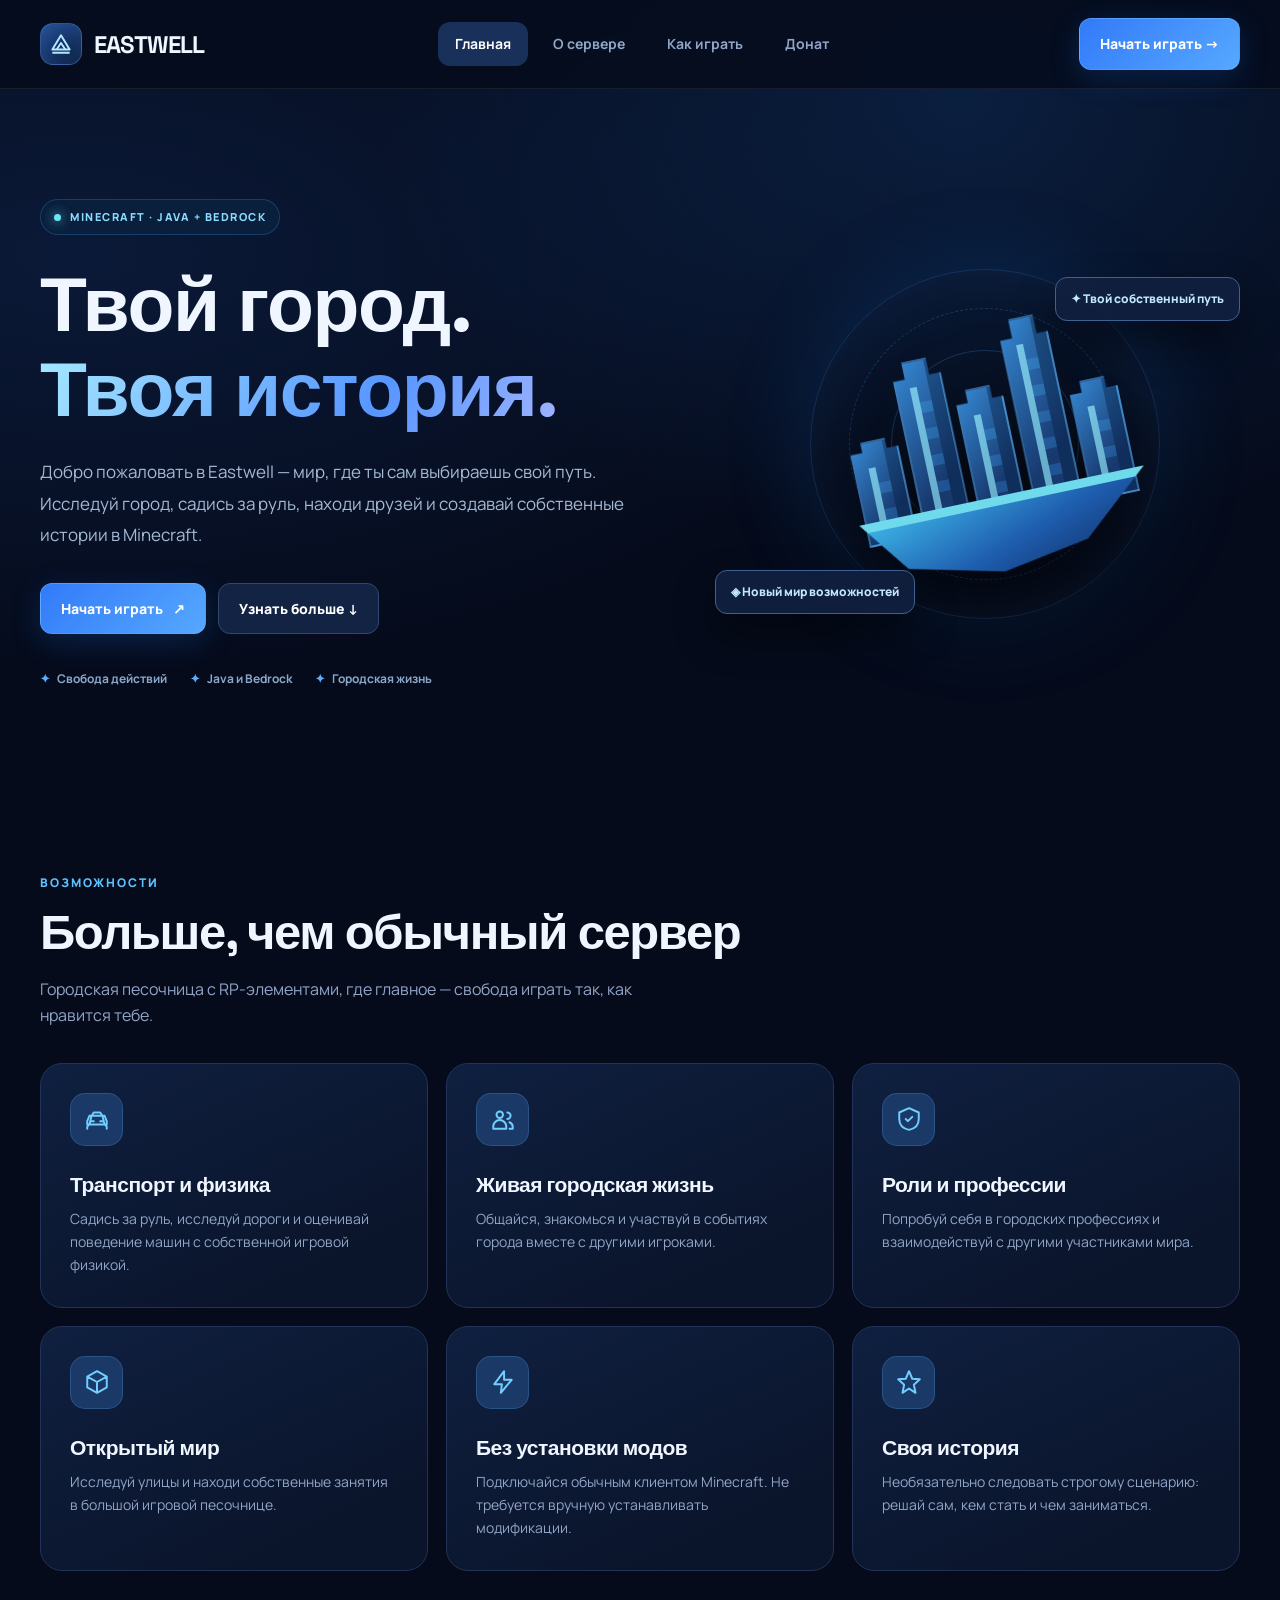
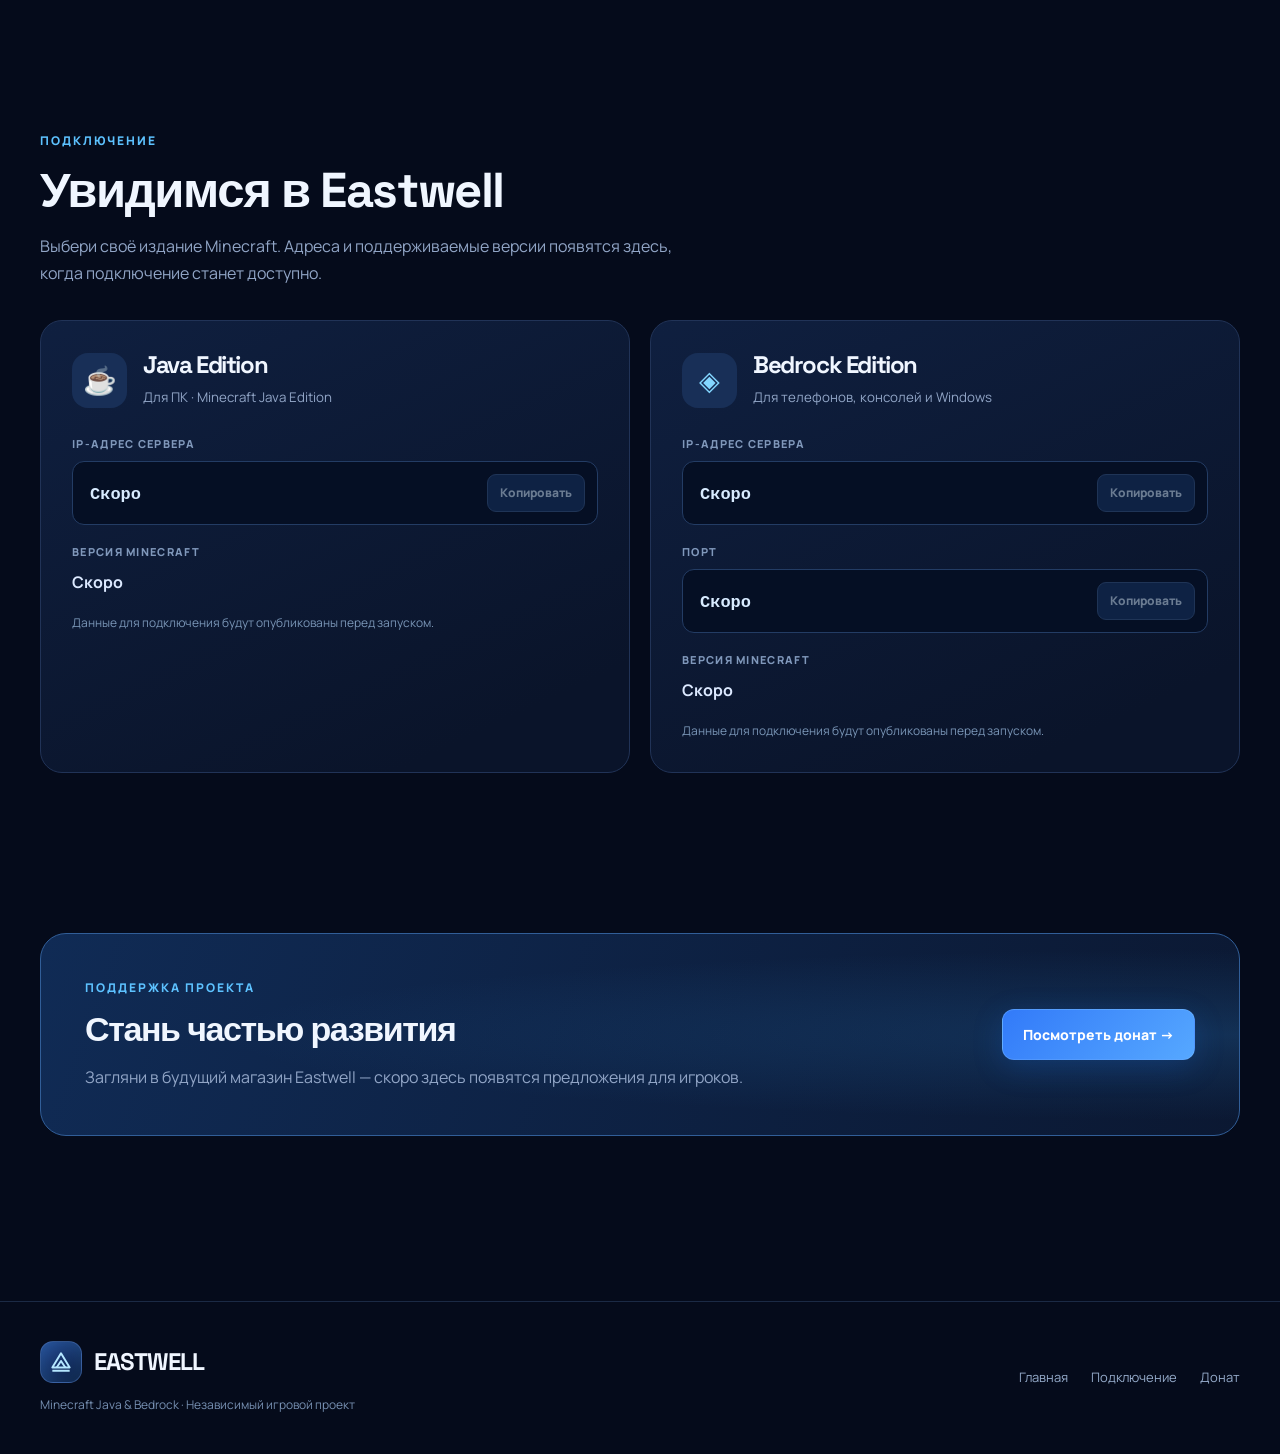
==== index.html @ 84f2f90d "Build Eastwell website: index.html" ====
<!doctype html><html lang="ru"><head><meta charset="utf-8"><meta name="viewport" content="width=device-width,initial-scale=1"><meta name="theme-color" content="#050b1b"><meta name="description" content="Eastwell — Minecraft сервер с открытым миром, городом, транспортом и RP-элементами. Подключение Java и Bedrock."><title>Eastwell — твой город, твоя история | Minecraft сервер</title><link rel="icon" href="./assets/favicon.svg" type="image/svg+xml"><link rel="stylesheet" href="./assets/style.css"></head><body><header class="site-header"><div class="wrap nav"><a class="brand" href="./index.html" aria-label="Eastwell — главная"><span class="brand-mark"><svg viewBox="0 0 24 24" fill="none" stroke="currentColor" stroke-width="1.8" stroke-linejoin="round" aria-hidden="true"><path d="m4 17 8-13 8 13H4Z"/><path d="m8 17 4-6 4 6M4 20h16"/></svg></span>EASTWELL</a><nav class="nav-links" id="main-navigation" aria-label="Главная навигация"><a href="./index.html" aria-current="page">Главная</a><a href="./index.html#features">О сервере</a><a href="./index.html#connect">Как играть</a><a href="./donate.html" >Донат</a></nav><a class="nav-action" href="./index.html#connect">Начать играть →</a><button class="menu-toggle" type="button" aria-label="Открыть меню" aria-controls="main-navigation" aria-expanded="false">☰</button></div></header><main><section class="wrap hero"><div><div class="eyebrow"><span class="dot"></span> Minecraft · Java + Bedrock</div><h1>Твой город.<br><span>Твоя история.</span></h1><p class="hero-lead">Добро пожаловать в Eastwell — мир, где ты сам выбираешь свой путь. Исследуй город, садись за руль, находи друзей и создавай собственные истории в Minecraft.</p><div class="hero-actions"><a class="btn" href="#connect">Начать играть <span aria-hidden="true">↗</span></a><a class="btn btn-secondary" href="#features">Узнать больше ↓</a></div><div class="hero-notes"><span>Свобода действий</span><span>Java и Bedrock</span><span>Городская жизнь</span></div></div><div class="hero-art" aria-hidden="true"><div class="orbit"></div><div class="pixel-island"><div class="skyline"><div class="tower"></div><div class="tower"></div><div class="tower"></div><div class="tower"></div><div class="tower"></div></div><div class="island-base"></div></div><div class="art-label top">✦ Твой собственный путь</div><div class="art-label bottom">◈ Новый мир возможностей</div></div></section><section id="features" class="section wrap"><div class="section-top"><div><div class="section-kicker">Возможности</div><h2>Больше, чем обычный сервер</h2><p class="section-desc">Городская песочница с RP-элементами, где главное — свобода играть так, как нравится тебе.</p></div></div><div class="grid-3"><article class="feature-card"><div class="icon-box"><svg viewBox="0 0 24 24" aria-hidden="true"><path d="m5 17-2 2v2m16-4 2 2v2M5 17h14l-2-8H7l-2 8ZM7 9l2-3h6l2 3M3 17V14l2-5h14l2 5v3H3Z"/><path d="M7 14h2m6 0h2"/></svg></div><h3>Транспорт и физика</h3><p>Садись за руль, исследуй дороги и оценивай поведение машин с собственной игровой физикой.</p></article><article class="feature-card"><div class="icon-box"><svg viewBox="0 0 24 24" aria-hidden="true"><circle cx="9" cy="8" r="3"/><path d="M3 21v-2a6 6 0 0 1 12 0v2H3Zm13-15a3 3 0 0 1 0 6m2 3a5 5 0 0 1 3 5v1h-3"/></svg></div><h3>Живая городская жизнь</h3><p>Общайся, знакомься и участвуй в событиях города вместе с другими игроками.</p></article><article class="feature-card"><div class="icon-box"><svg viewBox="0 0 24 24" aria-hidden="true"><path d="m12 2 9 4v6c0 6-4 9-9 10-5-1-9-4-9-10V6l9-4Z"/><path d="m9 12 2 2 4-4"/></svg></div><h3>Роли и профессии</h3><p>Попробуй себя в городских профессиях и взаимодействуй с другими участниками мира.</p></article><article class="feature-card"><div class="icon-box"><svg viewBox="0 0 24 24" aria-hidden="true"><path d="m12 2 9 5-9 5-9-5 9-5Zm-9 5v10l9 5 9-5V7M12 12v10"/></svg></div><h3>Открытый мир</h3><p>Исследуй улицы и находи собственные занятия в большой игровой песочнице.</p></article><article class="feature-card"><div class="icon-box"><svg viewBox="0 0 24 24" aria-hidden="true"><path d="m13 2-9 12h7l-1 8 10-12h-7l0-8Z"/></svg></div><h3>Без установки модов</h3><p>Подключайся обычным клиентом Minecraft. Не требуется вручную устанавливать модификации.</p></article><article class="feature-card"><div class="icon-box"><svg viewBox="0 0 24 24" aria-hidden="true"><path d="m12 2 3 7 7 .5-5.5 5 1.5 7.5-6-4-6 4 1.5-7.5-5.5-5L9 9l3-7Z"/></svg></div><h3>Своя история</h3><p>Необязательно следовать строгому сценарию: решай сам, кем стать и чем заниматься.</p></article></div></section><section id="connect" class="section wrap"><div class="section-top"><div><div class="section-kicker">Подключение</div><h2>Увидимся в Eastwell</h2><p class="section-desc">Выбери своё издание Minecraft. Адреса и поддерживаемые версии появятся здесь, когда подключение станет доступно.</p></div></div><div class="connect-grid"><article class="connection-card"><div class="card-head"><div class="edition-icon">☕</div><div><h3>Java Edition</h3><small>Для ПК · Minecraft Java Edition</small></div></div><div class="detail-label">IP-адрес сервера</div><div class="address-line"><code data-server="javaAddress">Скоро</code><button class="copy-button" data-copy="javaAddress" type="button">Копировать</button></div><div class="detail-label">Версия Minecraft</div><div class="version-value" data-server="javaVersion">Скоро</div><div class="connection-foot">Данные для подключения будут опубликованы перед запуском.</div></article><article class="connection-card"><div class="card-head"><div class="edition-icon">◈</div><div><h3>Bedrock Edition</h3><small>Для телефонов, консолей и Windows</small></div></div><div class="detail-label">IP-адрес сервера</div><div class="address-line"><code data-server="bedrockAddress">Скоро</code><button class="copy-button" data-copy="bedrockAddress" type="button">Копировать</button></div><div class="detail-label">Порт</div><div class="address-line"><code data-server="bedrockPort">Скоро</code><button class="copy-button" data-copy="bedrockPort" type="button">Копировать</button></div><div class="detail-label">Версия Minecraft</div><div class="version-value" data-server="bedrockVersion">Скоро</div><div class="connection-foot">Данные для подключения будут опубликованы перед запуском.</div></article></div></section><section class="section wrap"><div class="cta-panel"><div><div class="section-kicker">Поддержка проекта</div><h2>Стань частью развития</h2><p>Загляни в будущий магазин Eastwell — скоро здесь появятся предложения для игроков.</p></div><a class="btn" href="./donate.html">Посмотреть донат →</a></div></section></main><footer class="site-footer"><div class="wrap footer-inner"><div><a class="brand" href="./index.html"><span class="brand-mark"><svg viewBox="0 0 24 24" fill="none" stroke="currentColor" stroke-width="1.8" stroke-linejoin="round" aria-hidden="true"><path d="m4 17 8-13 8 13H4Z"/><path d="m8 17 4-6 4 6M4 20h16"/></svg></span>EASTWELL</a><div class="footer-meta" style="margin-top:12px">Minecraft Java & Bedrock · Независимый игровой проект</div></div><div class="footer-links"><a href="./index.html">Главная</a><a href="./index.html#connect">Подключение</a><a href="./donate.html">Донат</a></div></div></footer><div class="toast" role="status" aria-live="polite"></div><script src="./assets/app.js" defer></script></body></html>
---- assets/style.css ----
@import url('https://fonts.googleapis.com/css2?family=Manrope:wght@400;500;600;700;800&family=Space+Grotesk:wght@500;600;700&display=swap');
:root{color-scheme:dark;--bg:#050b1b;--surface:#0b1730;--surface2:#101e3b;--border:#213357;--text:#f0f6ff;--muted:#91a5c6;--blue:#488bff;--cyan:#63d7ff;--radius:22px;--max:1200px}
*{box-sizing:border-box}html{scroll-behavior:smooth}body{margin:0;background:var(--bg);color:var(--text);font-family:Manrope,Arial,sans-serif;line-height:1.65;overflow-x:hidden}body:before{content:"";position:absolute;z-index:-1;inset:0 0 auto;height:850px;background:radial-gradient(ellipse at 75% 12%,#16488b52,transparent 43%),radial-gradient(ellipse at 6% 30%,#10285580,transparent 50%);pointer-events:none}a{color:inherit;text-decoration:none}button{font:inherit;cursor:pointer}button:focus-visible,a:focus-visible{outline:3px solid var(--cyan);outline-offset:4px}::selection{background:#377ef6;color:white}.wrap{width:min(var(--max),calc(100% - 48px));margin:auto}.site-header{position:sticky;top:0;z-index:20;backdrop-filter:blur(18px);background:#050c1cdb;border-bottom:1px solid #ffffff12}.nav{display:flex;align-items:center;justify-content:space-between;gap:24px;min-height:88px}.brand{display:inline-flex;align-items:center;gap:12px;font:700 24px "Space Grotesk",sans-serif;letter-spacing:-.8px}.brand-mark{width:42px;height:42px;display:grid;place-items:center;border:1px solid #527cbd88;border-radius:13px;background:linear-gradient(145deg,#244b93,#091b3e);box-shadow:inset 0 0 18px #58c6ff20;color:#b5e7ff}.brand-mark svg{width:26px;height:26px}.nav-links{display:flex;align-items:center;gap:8px}.nav-links a{padding:10px 17px;border-radius:12px;font-size:14px;font-weight:700;color:var(--muted);transition:.2s}.nav-links a:hover,.nav-links a[aria-current="page"]{color:white;background:#18305a}.nav-action,.btn{display:inline-flex;align-items:center;justify-content:center;gap:10px;padding:13px 20px;background:linear-gradient(135deg,#327af9,#56a8ff);color:white;border:1px solid #75b7ff66;border-radius:12px;font-size:14px;font-weight:800;box-shadow:0 8px 30px #1b74f235;transition:.2s}.btn:hover,.nav-action:hover{transform:translateY(-2px);filter:brightness(1.12)}.btn-secondary{background:#122343;border:1px solid #31486e;box-shadow:none}.btn svg,.nav-action svg{width:18px;height:18px}.menu-toggle{display:none;border:1px solid var(--border);border-radius:10px;background:var(--surface);color:white;width:43px;height:43px;align-items:center;justify-content:center}.hero{padding:110px 0 104px;display:grid;grid-template-columns:1.12fr .88fr;align-items:center;gap:40px}.eyebrow{display:inline-flex;gap:9px;align-items:center;border:1px solid #3671b25c;background:#0b2340b8;color:#8ddcff;padding:8px 13px;border-radius:50px;text-transform:uppercase;letter-spacing:1.5px;font-size:11px;font-weight:800}.eyebrow .dot{height:7px;width:7px;border-radius:50%;background:#6ce6ef;box-shadow:0 0 12px #65d8ff}h1,h2,h3,p{margin-top:0}h1,h2,h3{font-family:"Space Grotesk",sans-serif;line-height:1.1;letter-spacing:-1.4px}h1{font-size:clamp(48px,6vw,84px);margin:27px 0 25px}h1 span,.gradient{background:linear-gradient(120deg,#a6e9ff,#5796ff 65%,#a1b4ff);background-clip:text;-webkit-background-clip:text;color:transparent}.hero-lead{max-width:600px;color:#a5b9d4;font-size:17px;line-height:1.85}.hero-actions{display:flex;flex-wrap:wrap;gap:12px;margin-top:33px}.hero-notes{display:flex;flex-wrap:wrap;gap:23px;margin-top:35px;color:#8ca8ca;font-size:12px;font-weight:700}.hero-notes span:before{content:"✦";color:#5daeff;margin-right:7px}.hero-art{position:relative;min-height:430px;display:flex;align-items:center;justify-content:center}.orbit{position:absolute;width:350px;height:350px;border-radius:50%;border:1px solid #408de73c;box-shadow:0 0 90px #157bed2b,inset 0 0 70px #2b62aa21}.orbit:before,.orbit:after{content:"";position:absolute;inset:38px;border-radius:50%;border:1px dashed #448dd74a}.orbit:after{inset:80px;border-style:solid}.pixel-island{position:relative;width:315px;height:305px;transform:rotate(-12deg);filter:drop-shadow(0 35px 45px #0008)}.skyline{position:absolute;bottom:75px;left:24px;right:15px;height:190px;display:flex;gap:8px;align-items:end}.tower{flex:1;position:relative;background:linear-gradient(135deg,#3688d3,#17396e 70%);border:2px solid #63b4e557;clip-path:polygon(0 10%,25% 10%,25% 0,76% 0,76% 10%,100% 10%,100% 100%,0 100%);box-shadow:inset -13px 0 #061e4366}.tower:nth-child(1){height:105px}.tower:nth-child(2){height:175px}.tower:nth-child(3){height:135px}.tower:nth-child(4){height:195px}.tower:nth-child(5){height:120px}.tower:after{content:"";position:absolute;inset:25px 13px 12px;background:repeating-linear-gradient(90deg,#88e8ff 0 7px,transparent 7px 22px),repeating-linear-gradient(#0000 0 16px,#0f3460 16px 27px);opacity:.65;mix-blend-mode:screen}.island-base{position:absolute;left:6px;right:6px;bottom:24px;height:75px;background:linear-gradient(160deg,#3db4e7,#1e5dae 55%,#102e67);clip-path:polygon(4% 0,100% 0,77% 80%,48% 100%,17% 70%);border-top:9px solid #6fdaec}.art-label{position:absolute;background:#101f3ef0;border:1px solid #3e6195;padding:11px 15px;border-radius:12px;box-shadow:0 20px 40px #0007;font-size:12px;font-weight:800;color:#c1e8ff}.art-label.top{right:0;top:48px}.art-label.bottom{left:-15px;bottom:45px}.section{padding:80px 0}.section-top{display:flex;align-items:end;justify-content:space-between;gap:24px;margin-bottom:34px}.section-kicker{text-transform:uppercase;letter-spacing:2px;color:#5dc2ff;font-size:12px;font-weight:800;margin-bottom:13px}h2{font-size:clamp(32px,4vw,49px);margin:0 0 16px}.section-desc,.page-lead{color:var(--muted);max-width:650px;margin:0}.grid-3{display:grid;grid-template-columns:repeat(3,minmax(0,1fr));gap:18px}.feature-card,.connection-card,.donation-card,.info-panel{border:1px solid var(--border);background:linear-gradient(155deg,#112346d9,#0a142a 85%);border-radius:var(--radius);padding:29px;position:relative;overflow:hidden}.feature-card{min-height:245px}.feature-card:hover,.donation-card:hover{border-color:#407ab0;transform:translateY(-3px)}.feature-card,.donation-card{transition:.25s}.icon-box{width:53px;height:53px;display:grid;place-items:center;border-radius:15px;background:#1a3967;border:1px solid #427cb366;color:#72ceff;margin-bottom:27px}.icon-box svg{width:26px;height:26px;stroke:currentColor;fill:none;stroke-width:1.8;stroke-linecap:round;stroke-linejoin:round}.feature-card h3,.donation-card h3{font-size:21px;letter-spacing:-.5px;margin:0 0 11px}.feature-card p,.donation-card p{font-size:14px;color:var(--muted);margin:0}.connect-grid{display:grid;grid-template-columns:repeat(2,minmax(0,1fr));gap:20px}.connection-card{padding:31px}.card-head{display:flex;align-items:center;gap:16px;margin-bottom:26px}.edition-icon{width:55px;height:55px;display:grid;place-items:center;background:#182f57;border-radius:16px;color:#83d6ff;font-size:27px}.card-head h3{font-size:24px;margin:0 0 4px}.card-head small{color:var(--muted)}.detail-label{font-size:11px;color:#8098bb;font-weight:800;letter-spacing:1.3px;text-transform:uppercase;margin:18px 0 8px}.address-line{display:flex;align-items:center;justify-content:space-between;gap:12px;background:#050f24;border:1px solid #233c64;padding:12px 12px 12px 17px;border-radius:12px;min-height:57px}.address-line code{font-family:"Space Grotesk",monospace;font-size:17px;font-weight:700;color:#d8ebff;overflow-wrap:anywhere}.copy-button{flex-shrink:0;border:1px solid #395989;background:#183665;color:#d0e8ff;padding:8px 12px;border-radius:9px;font-size:12px;font-weight:800}.copy-button:hover{background:#24528b}.version-value{font-weight:700;color:#dce9ff}.connection-foot{color:#7995b6;font-size:12px;margin-top:18px}.cta-panel{display:flex;justify-content:space-between;align-items:center;gap:24px;border:1px solid #315e98;border-radius:26px;background:radial-gradient(ellipse at right,#2365a24f,transparent 60%),linear-gradient(110deg,#102b55,#0b1832);padding:44px}.cta-panel p{color:var(--muted);margin:0}.cta-panel h2{font-size:34px}.page-hero{padding:90px 0 45px;text-align:center}.page-hero h1{font-size:clamp(45px,6vw,68px);margin:25px 0 20px}.page-hero .page-lead{margin:auto}.donation-grid{display:grid;grid-template-columns:repeat(3,minmax(0,1fr));gap:20px}.donation-card{display:flex;flex-direction:column;padding:31px;min-height:375px}.donation-card .icon-box{width:65px;height:65px;margin-bottom:24px}.donation-card .icon-box svg{width:32px;height:32px}.donation-card p{margin-bottom:24px;flex:1}.donation-card .btn{width:100%}.donation-card.featured{border-color:#4b95fa;background:linear-gradient(150deg,#173d72,#0c1a33 80%)}.tag{position:absolute;right:20px;top:20px;font-size:10px;color:#d8edff;letter-spacing:1px;font-weight:800;background:#2667b8;border-radius:20px;padding:5px 10px}.notice{border:1px solid #274467;background:#0d1c35;border-radius:16px;padding:20px 24px;color:#9ab4d1;font-size:13px;margin-top:28px}.site-footer{border-top:1px solid #1b2a45;padding:39px 0;margin-top:85px}.footer-inner{display:flex;align-items:center;justify-content:space-between;gap:24px}.footer-meta{color:#7790b2;font-size:12px}.footer-links{display:flex;gap:23px;color:#95abca;font-size:13px}.footer-links a:hover{color:white}.toast{position:fixed;bottom:24px;left:50%;transform:translate(-50%,20px);background:#21487a;border:1px solid #63a8ff;color:white;padding:12px 20px;border-radius:12px;z-index:50;opacity:0;pointer-events:none;transition:.2s;box-shadow:0 12px 25px #0008}.toast.show{opacity:1;transform:translate(-50%,0)}@media(max-width:900px){.hero{grid-template-columns:1fr;padding:80px 0 40px}.hero-art{min-height:330px}.orbit{width:280px;height:280px}.grid-3,.donation-grid{grid-template-columns:repeat(2,minmax(0,1fr))}}@media(max-width:640px){.wrap{width:calc(100% - 32px)}.nav{min-height:70px}.brand{font-size:22px}.nav-action{display:none}.menu-toggle{display:flex}.nav-links{display:none;position:absolute;top:69px;left:0;right:0;background:#09152c;border-bottom:1px solid #2a4164;padding:14px 16px;flex-direction:column;align-items:stretch}.nav-links.open{display:flex}.nav-links a{display:block}.hero{padding:65px 0 30px;gap:0}.hero h1{font-size:clamp(46px,13vw,65px)}.hero-lead{font-size:15px}.hero-actions .btn{flex:1}.hero-art{min-height:275px;transform:scale(.83)}.art-label.top{right:-22px}.art-label.bottom{left:-17px}.section{padding:52px 0}.section-top{display:block}.grid-3,.connect-grid,.donation-grid{grid-template-columns:1fr}.feature-card{min-height:auto}.cta-panel{padding:28px;display:block}.cta-panel .btn{margin-top:22px}.page-hero{padding:64px 0 28px}.donation-card{min-height:320px}.footer-inner{flex-direction:column;align-items:flex-start}.site-footer{margin-top:55px}.footer-links{flex-wrap:wrap}}@media(prefers-reduced-motion:reduce){*,*:before,*:after{scroll-behavior:auto!important;transition:none!important}}
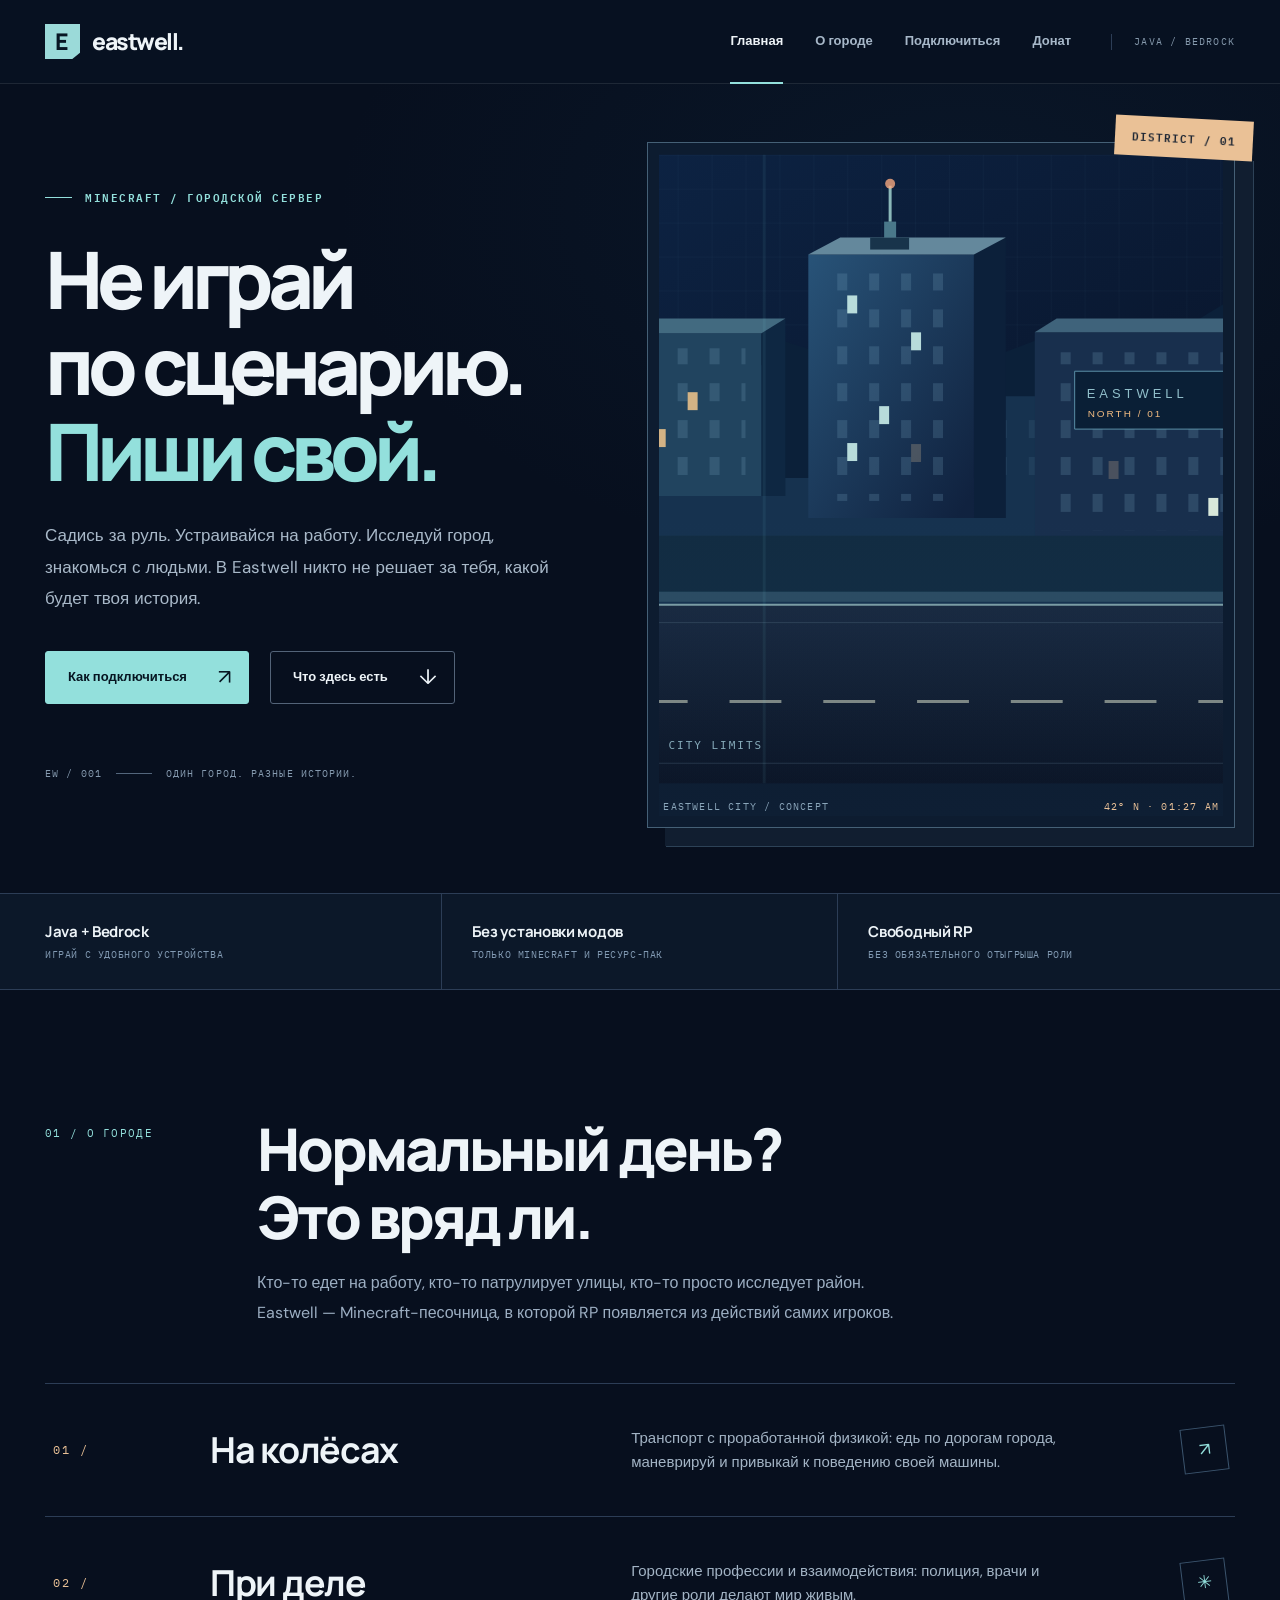
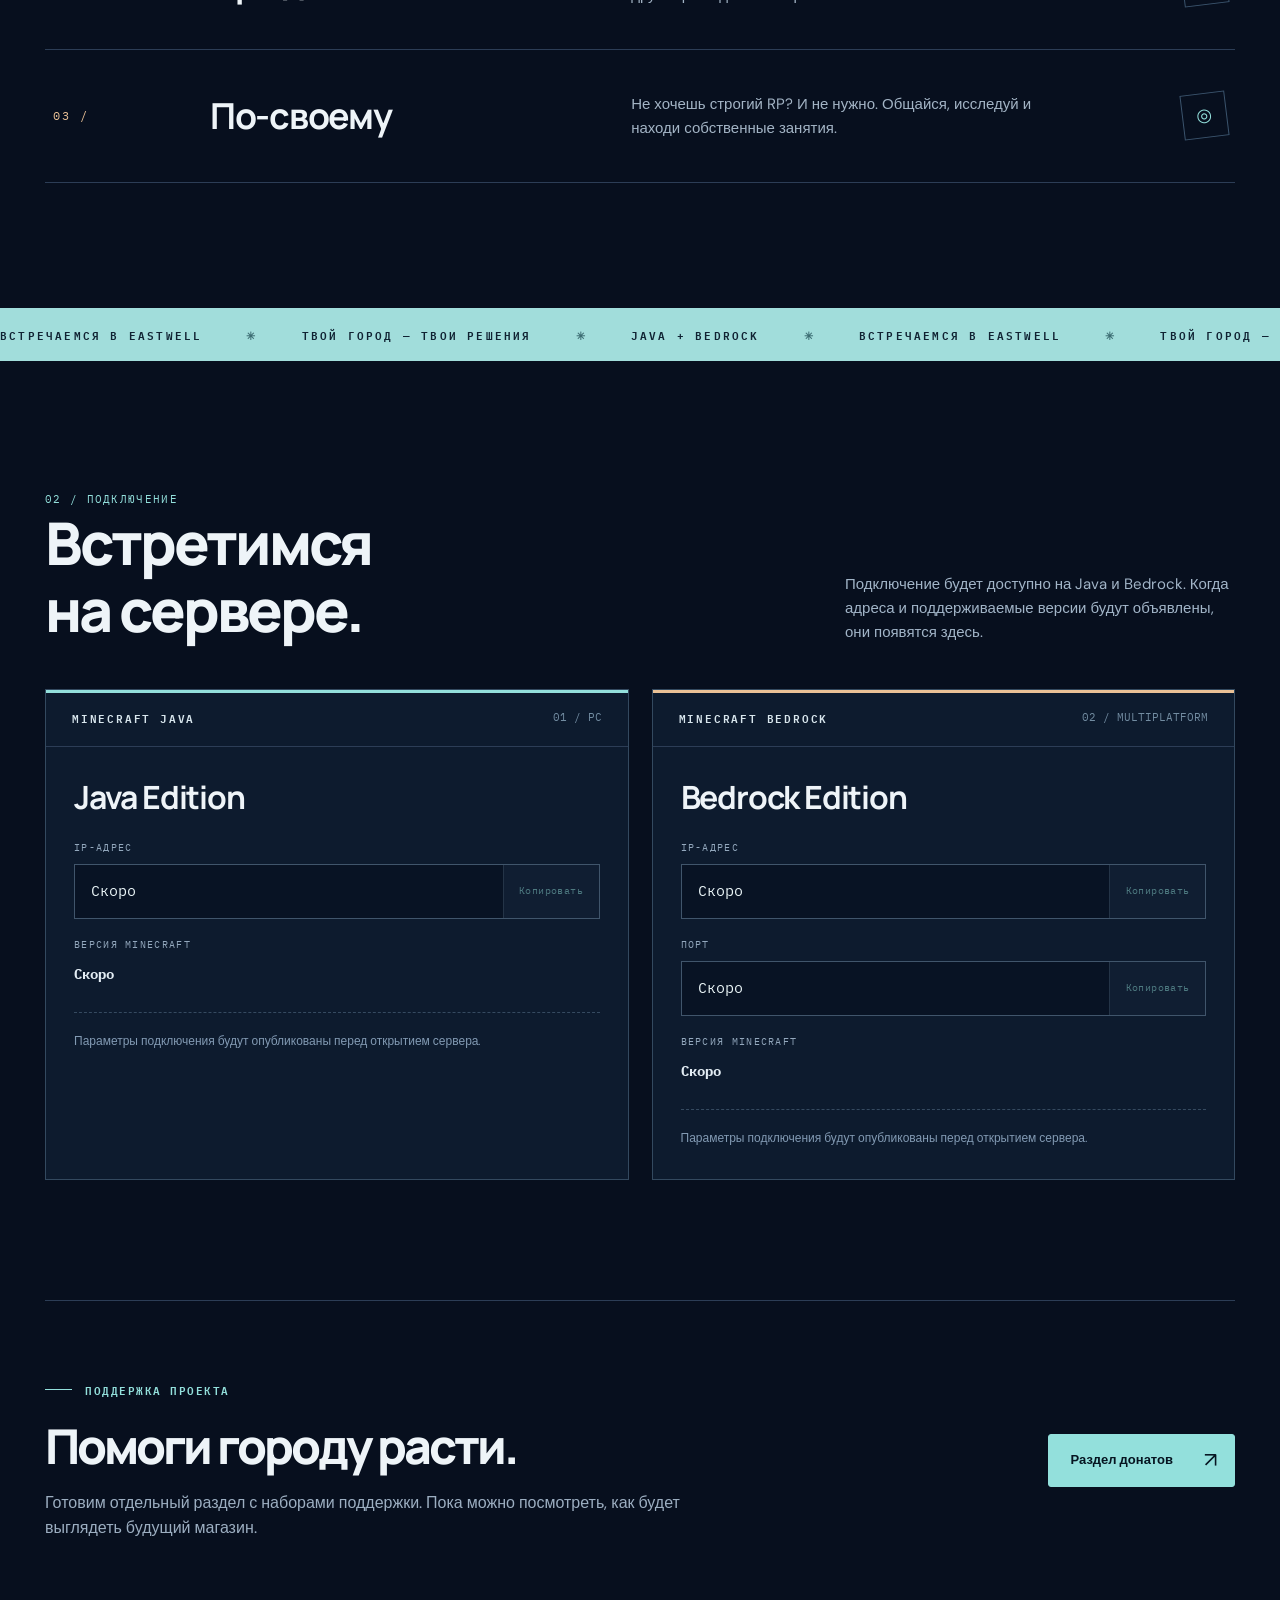
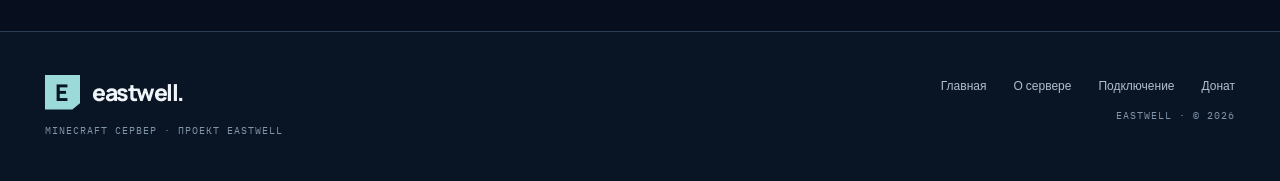
==== commit 87dbcbc0: "Rebuild homepage with bespoke city scene, editorial content and connect panels" ====
--- a/index.html
+++ b/index.html
@@ -1 +1,46 @@
-<!doctype html><html lang="ru"><head><meta charset="utf-8"><meta name="viewport" content="width=device-width,initial-scale=1"><meta name="theme-color" content="#050b1b"><meta name="description" content="Eastwell — Minecraft сервер с открытым миром, городом, транспортом и RP-элементами. Подключение Java и Bedrock."><title>Eastwell — твой город, твоя история | Minecraft сервер</title><link rel="icon" href="./assets/favicon.svg" type="image/svg+xml"><link rel="stylesheet" href="./assets/style.css"></head><body><header class="site-header"><div class="wrap nav"><a class="brand" href="./index.html" aria-label="Eastwell — главная"><span class="brand-mark"><svg viewBox="0 0 24 24" fill="none" stroke="currentColor" stroke-width="1.8" stroke-linejoin="round" aria-hidden="true"><path d="m4 17 8-13 8 13H4Z"/><path d="m8 17 4-6 4 6M4 20h16"/></svg></span>EASTWELL</a><nav class="nav-links" id="main-navigation" aria-label="Главная навигация"><a href="./index.html" aria-current="page">Главная</a><a href="./index.html#features">О сервере</a><a href="./index.html#connect">Как играть</a><a href="./donate.html" >Донат</a></nav><a class="nav-action" href="./index.html#connect">Начать играть →</a><button class="menu-toggle" type="button" aria-label="Открыть меню" aria-controls="main-navigation" aria-expanded="false">☰</button></div></header><main><section class="wrap hero"><div><div class="eyebrow"><span class="dot"></span> Minecraft · Java + Bedrock</div><h1>Твой город.<br><span>Твоя история.</span></h1><p class="hero-lead">Добро пожаловать в Eastwell — мир, где ты сам выбираешь свой путь. Исследуй город, садись за руль, находи друзей и создавай собственные истории в Minecraft.</p><div class="hero-actions"><a class="btn" href="#connect">Начать играть <span aria-hidden="true">↗</span></a><a class="btn btn-secondary" href="#features">Узнать больше ↓</a></div><div class="hero-notes"><span>Свобода действий</span><span>Java и Bedrock</span><span>Городская жизнь</span></div></div><div class="hero-art" aria-hidden="true"><div class="orbit"></div><div class="pixel-island"><div class="skyline"><div class="tower"></div><div class="tower"></div><div class="tower"></div><div class="tower"></div><div class="tower"></div></div><div class="island-base"></div></div><div class="art-label top">✦ Твой собственный путь</div><div class="art-label bottom">◈ Новый мир возможностей</div></div></section><section id="features" class="section wrap"><div class="section-top"><div><div class="section-kicker">Возможности</div><h2>Больше, чем обычный сервер</h2><p class="section-desc">Городская песочница с RP-элементами, где главное — свобода играть так, как нравится тебе.</p></div></div><div class="grid-3"><article class="feature-card"><div class="icon-box"><svg viewBox="0 0 24 24" aria-hidden="true"><path d="m5 17-2 2v2m16-4 2 2v2M5 17h14l-2-8H7l-2 8ZM7 9l2-3h6l2 3M3 17V14l2-5h14l2 5v3H3Z"/><path d="M7 14h2m6 0h2"/></svg></div><h3>Транспорт и физика</h3><p>Садись за руль, исследуй дороги и оценивай поведение машин с собственной игровой физикой.</p></article><article class="feature-card"><div class="icon-box"><svg viewBox="0 0 24 24" aria-hidden="true"><circle cx="9" cy="8" r="3"/><path d="M3 21v-2a6 6 0 0 1 12 0v2H3Zm13-15a3 3 0 0 1 0 6m2 3a5 5 0 0 1 3 5v1h-3"/></svg></div><h3>Живая городская жизнь</h3><p>Общайся, знакомься и участвуй в событиях города вместе с другими игроками.</p></article><article class="feature-card"><div class="icon-box"><svg viewBox="0 0 24 24" aria-hidden="true"><path d="m12 2 9 4v6c0 6-4 9-9 10-5-1-9-4-9-10V6l9-4Z"/><path d="m9 12 2 2 4-4"/></svg></div><h3>Роли и профессии</h3><p>Попробуй себя в городских профессиях и взаимодействуй с другими участниками мира.</p></article><article class="feature-card"><div class="icon-box"><svg viewBox="0 0 24 24" aria-hidden="true"><path d="m12 2 9 5-9 5-9-5 9-5Zm-9 5v10l9 5 9-5V7M12 12v10"/></svg></div><h3>Открытый мир</h3><p>Исследуй улицы и находи собственные занятия в большой игровой песочнице.</p></article><article class="feature-card"><div class="icon-box"><svg viewBox="0 0 24 24" aria-hidden="true"><path d="m13 2-9 12h7l-1 8 10-12h-7l0-8Z"/></svg></div><h3>Без установки модов</h3><p>Подключайся обычным клиентом Minecraft. Не требуется вручную устанавливать модификации.</p></article><article class="feature-card"><div class="icon-box"><svg viewBox="0 0 24 24" aria-hidden="true"><path d="m12 2 3 7 7 .5-5.5 5 1.5 7.5-6-4-6 4 1.5-7.5-5.5-5L9 9l3-7Z"/></svg></div><h3>Своя история</h3><p>Необязательно следовать строгому сценарию: решай сам, кем стать и чем заниматься.</p></article></div></section><section id="connect" class="section wrap"><div class="section-top"><div><div class="section-kicker">Подключение</div><h2>Увидимся в Eastwell</h2><p class="section-desc">Выбери своё издание Minecraft. Адреса и поддерживаемые версии появятся здесь, когда подключение станет доступно.</p></div></div><div class="connect-grid"><article class="connection-card"><div class="card-head"><div class="edition-icon">☕</div><div><h3>Java Edition</h3><small>Для ПК · Minecraft Java Edition</small></div></div><div class="detail-label">IP-адрес сервера</div><div class="address-line"><code data-server="javaAddress">Скоро</code><button class="copy-button" data-copy="javaAddress" type="button">Копировать</button></div><div class="detail-label">Версия Minecraft</div><div class="version-value" data-server="javaVersion">Скоро</div><div class="connection-foot">Данные для подключения будут опубликованы перед запуском.</div></article><article class="connection-card"><div class="card-head"><div class="edition-icon">◈</div><div><h3>Bedrock Edition</h3><small>Для телефонов, консолей и Windows</small></div></div><div class="detail-label">IP-адрес сервера</div><div class="address-line"><code data-server="bedrockAddress">Скоро</code><button class="copy-button" data-copy="bedrockAddress" type="button">Копировать</button></div><div class="detail-label">Порт</div><div class="address-line"><code data-server="bedrockPort">Скоро</code><button class="copy-button" data-copy="bedrockPort" type="button">Копировать</button></div><div class="detail-label">Версия Minecraft</div><div class="version-value" data-server="bedrockVersion">Скоро</div><div class="connection-foot">Данные для подключения будут опубликованы перед запуском.</div></article></div></section><section class="section wrap"><div class="cta-panel"><div><div class="section-kicker">Поддержка проекта</div><h2>Стань частью развития</h2><p>Загляни в будущий магазин Eastwell — скоро здесь появятся предложения для игроков.</p></div><a class="btn" href="./donate.html">Посмотреть донат →</a></div></section></main><footer class="site-footer"><div class="wrap footer-inner"><div><a class="brand" href="./index.html"><span class="brand-mark"><svg viewBox="0 0 24 24" fill="none" stroke="currentColor" stroke-width="1.8" stroke-linejoin="round" aria-hidden="true"><path d="m4 17 8-13 8 13H4Z"/><path d="m8 17 4-6 4 6M4 20h16"/></svg></span>EASTWELL</a><div class="footer-meta" style="margin-top:12px">Minecraft Java & Bedrock · Независимый игровой проект</div></div><div class="footer-links"><a href="./index.html">Главная</a><a href="./index.html#connect">Подключение</a><a href="./donate.html">Донат</a></div></div></footer><div class="toast" role="status" aria-live="polite"></div><script src="./assets/app.js" defer></script></body></html>+<!doctype html>
+<html lang="ru">
+<head>
+<meta charset="utf-8">
+<meta name="viewport" content="width=device-width, initial-scale=1">
+<meta name="theme-color" content="#070f1e">
+<meta name="description" content="Eastwell — городской Minecraft сервер для Java и Bedrock. Транспорт, профессии и свобода играть по-своему.">
+<title>Eastwell — город без сценария</title>
+<link rel="icon" href="./assets/favicon.svg" type="image/svg+xml">
+<link rel="stylesheet" href="./assets/style.css">
+</head>
+<body>
+<header class="site-header"><div class="wrap nav"><a class="brand" href="./index.html" aria-label="Eastwell — на главную"><span class="brand-mark" aria-hidden="true">E</span>eastwell.</a><nav id="main-navigation" class="nav-links" aria-label="Навигация по сайту"><a href="./index.html" aria-current="page">Главная</a><a href="./index.html#about">О городе</a><a href="./index.html#connect">Подключиться</a><a href="./donate.html" >Донат</a></nav><span class="nav-meta">Java / Bedrock</span><button class="menu-toggle" type="button" aria-label="Открыть меню" aria-controls="main-navigation" aria-expanded="false">☰</button></div></header>
+<main>
+<section class="hero-shell"><div class="wrap hero">
+<div class="hero-copy">
+<div class="eyebrow">Minecraft / городской сервер</div>
+<h1 class="hero-title">Не играй<br>по сценарию.<br><em>Пиши свой.</em></h1>
+<p class="hero-desc">Садись за руль. Устраивайся на работу. Исследуй город, знакомься с людьми. В Eastwell никто не решает за тебя, какой будет твоя история.</p>
+<div class="hero-actions"><a class="button" href="#connect">Как подключиться <span class="arrow" aria-hidden="true">↗</span></a><a class="button ghost" href="#about">Что здесь есть <span class="arrow" aria-hidden="true">↓</span></a></div>
+<div class="hero-small"><span>EW / 001</span><span class="dash"></span><span>Один город. Разные истории.</span></div>
+</div>
+<div class="city-frame"><div class="city-stamp" aria-hidden="true">DISTRICT / 01</div><img src="./assets/city.svg" width="800" height="630" alt="Стилизованный ночной район Eastwell с движущимся автомобилем"><div class="city-caption"><span>Eastwell city / concept</span><span>42° N · 01:27 AM</span></div></div>
+</div></section>
+<div class="status-strip"><div class="wrap strip-inner"><div class="strip-item"><b>Java + Bedrock</b><small>Играй с удобного устройства</small></div><div class="strip-item"><b>Без установки модов</b><small>Только Minecraft и ресурс-пак</small></div><div class="strip-item"><b>Свободный RP</b><small>Без обязательного отыгрыша роли</small></div></div></div>
+<section class="section wrap" id="about">
+<div class="section-intro" data-reveal><div class="section-index">01 / О городе</div><div><h2>Нормальный день?<br>Это вряд ли.</h2><p>Кто-то едет на работу, кто-то патрулирует улицы, кто-то просто исследует район. Eastwell — Minecraft-песочница, в которой RP появляется из действий самих игроков.</p></div></div>
+<div class="story-list">
+<article class="story-item" data-reveal data-delay="1"><span class="story-no">01 /</span><h3>На колёсах</h3><p>Транспорт с проработанной физикой: едь по дорогам города, маневрируй и привыкай к поведению своей машины.</p><span class="story-glyph" aria-hidden="true">↗</span></article>
+<article class="story-item" data-reveal data-delay="2"><span class="story-no">02 /</span><h3>При деле</h3><p>Городские профессии и взаимодействия: полиция, врачи и другие роли делают мир живым.</p><span class="story-glyph" aria-hidden="true">✳</span></article>
+<article class="story-item" data-reveal data-delay="3"><span class="story-no">03 /</span><h3>По-своему</h3><p>Не хочешь строгий RP? И не нужно. Общайся, исследуй и находи собственные занятия.</p><span class="story-glyph" aria-hidden="true">◎</span></article>
+</div>
+</section>
+<div class="ticker" aria-hidden="true"><div class="ticker-track"><span>Встречаемся в Eastwell</span><span>✳</span><span>Твой город — твои решения</span><span>✳</span><span>Java + Bedrock</span><span>✳</span><span>Встречаемся в Eastwell</span><span>✳</span><span>Твой город — твои решения</span><span>✳</span><span>Java + Bedrock</span><span>✳</span></div></div>
+<section class="connect wrap" id="connect">
+<div class="connect-heading" data-reveal><div><div class="section-index">02 / Подключение</div><h2>Встретимся<br>на сервере.</h2></div><p>Подключение будет доступно на Java и Bedrock. Когда адреса и поддерживаемые версии будут объявлены, они появятся здесь.</p></div>
+<div class="connect-grid">
+<article class="terminal " data-reveal><div class="terminal-top"><span class="edition">Minecraft Java</span><span class="edition-code">01 / PC</span></div><div class="terminal-body"><h3>Java Edition</h3><label class="terminal-key">IP-адрес</label><div class="address-line"><code data-server="javaAddress">Скоро</code><button class="copy-button" type="button" data-copy="javaAddress">Копировать</button></div><span class="terminal-key">Версия Minecraft</span><strong class="version-value" data-server="javaVersion">Скоро</strong><p class="terminal-note">Параметры подключения будут опубликованы перед открытием сервера.</p></div></article>
+<article class="terminal bedrock" data-reveal><div class="terminal-top"><span class="edition">Minecraft Bedrock</span><span class="edition-code">02 / MULTIPLATFORM</span></div><div class="terminal-body"><h3>Bedrock Edition</h3><label class="terminal-key">IP-адрес</label><div class="address-line"><code data-server="bedrockAddress">Скоро</code><button class="copy-button" type="button" data-copy="bedrockAddress">Копировать</button></div><label class="terminal-key">Порт</label><div class="address-line"><code data-server="bedrockPort">Скоро</code><button class="copy-button" type="button" data-copy="bedrockPort">Копировать</button></div><span class="terminal-key">Версия Minecraft</span><strong class="version-value" data-server="bedrockVersion">Скоро</strong><p class="terminal-note">Параметры подключения будут опубликованы перед открытием сервера.</p></div></article>
+</div>
+</section>
+<section class="closing wrap" data-reveal><div><div class="eyebrow">Поддержка проекта</div><h2>Помоги городу расти.</h2><p>Готовим отдельный раздел с наборами поддержки. Пока можно посмотреть, как будет выглядеть будущий магазин.</p></div><a class="button" href="./donate.html">Раздел донатов <span class="arrow" aria-hidden="true">↗</span></a></section>
+</main>
+<footer class="site-footer"><div class="wrap footer-inner"><div><a class="brand" href="./index.html" aria-label="Eastwell — на главную"><span class="brand-mark" aria-hidden="true">E</span>eastwell.</a><p class="footer-copy">Minecraft сервер · проект Eastwell</p></div><div class="footer-right"><div class="footer-links"><a href="./index.html">Главная</a><a href="./index.html#about">О сервере</a><a href="./index.html#connect">Подключение</a><a href="./donate.html">Донат</a></div><p class="footer-copy">Eastwell · © <span data-year>2026</span></p></div></div></footer><div class="toast" role="status" aria-live="polite"></div><script src="./assets/app.js" defer></script>
+</body>
+</html>
--- a/assets/style.css
+++ b/assets/style.css
@@ -1,3 +1,139 @@
-@import url('https://fonts.googleapis.com/css2?family=Manrope:wght@400;500;600;700;800&family=Space+Grotesk:wght@500;600;700&display=swap');
-:root{color-scheme:dark;--bg:#050b1b;--surface:#0b1730;--surface2:#101e3b;--border:#213357;--text:#f0f6ff;--muted:#91a5c6;--blue:#488bff;--cyan:#63d7ff;--radius:22px;--max:1200px}
-*{box-sizing:border-box}html{scroll-behavior:smooth}body{margin:0;background:var(--bg);color:var(--text);font-family:Manrope,Arial,sans-serif;line-height:1.65;overflow-x:hidden}body:before{content:"";position:absolute;z-index:-1;inset:0 0 auto;height:850px;background:radial-gradient(ellipse at 75% 12%,#16488b52,transparent 43%),radial-gradient(ellipse at 6% 30%,#10285580,transparent 50%);pointer-events:none}a{color:inherit;text-decoration:none}button{font:inherit;cursor:pointer}button:focus-visible,a:focus-visible{outline:3px solid var(--cyan);outline-offset:4px}::selection{background:#377ef6;color:white}.wrap{width:min(var(--max),calc(100% - 48px));margin:auto}.site-header{position:sticky;top:0;z-index:20;backdrop-filter:blur(18px);background:#050c1cdb;border-bottom:1px solid #ffffff12}.nav{display:flex;align-items:center;justify-content:space-between;gap:24px;min-height:88px}.brand{display:inline-flex;align-items:center;gap:12px;font:700 24px "Space Grotesk",sans-serif;letter-spacing:-.8px}.brand-mark{width:42px;height:42px;display:grid;place-items:center;border:1px solid #527cbd88;border-radius:13px;background:linear-gradient(145deg,#244b93,#091b3e);box-shadow:inset 0 0 18px #58c6ff20;color:#b5e7ff}.brand-mark svg{width:26px;height:26px}.nav-links{display:flex;align-items:center;gap:8px}.nav-links a{padding:10px 17px;border-radius:12px;font-size:14px;font-weight:700;color:var(--muted);transition:.2s}.nav-links a:hover,.nav-links a[aria-current="page"]{color:white;background:#18305a}.nav-action,.btn{display:inline-flex;align-items:center;justify-content:center;gap:10px;padding:13px 20px;background:linear-gradient(135deg,#327af9,#56a8ff);color:white;border:1px solid #75b7ff66;border-radius:12px;font-size:14px;font-weight:800;box-shadow:0 8px 30px #1b74f235;transition:.2s}.btn:hover,.nav-action:hover{transform:translateY(-2px);filter:brightness(1.12)}.btn-secondary{background:#122343;border:1px solid #31486e;box-shadow:none}.btn svg,.nav-action svg{width:18px;height:18px}.menu-toggle{display:none;border:1px solid var(--border);border-radius:10px;background:var(--surface);color:white;width:43px;height:43px;align-items:center;justify-content:center}.hero{padding:110px 0 104px;display:grid;grid-template-columns:1.12fr .88fr;align-items:center;gap:40px}.eyebrow{display:inline-flex;gap:9px;align-items:center;border:1px solid #3671b25c;background:#0b2340b8;color:#8ddcff;padding:8px 13px;border-radius:50px;text-transform:uppercase;letter-spacing:1.5px;font-size:11px;font-weight:800}.eyebrow .dot{height:7px;width:7px;border-radius:50%;background:#6ce6ef;box-shadow:0 0 12px #65d8ff}h1,h2,h3,p{margin-top:0}h1,h2,h3{font-family:"Space Grotesk",sans-serif;line-height:1.1;letter-spacing:-1.4px}h1{font-size:clamp(48px,6vw,84px);margin:27px 0 25px}h1 span,.gradient{background:linear-gradient(120deg,#a6e9ff,#5796ff 65%,#a1b4ff);background-clip:text;-webkit-background-clip:text;color:transparent}.hero-lead{max-width:600px;color:#a5b9d4;font-size:17px;line-height:1.85}.hero-actions{display:flex;flex-wrap:wrap;gap:12px;margin-top:33px}.hero-notes{display:flex;flex-wrap:wrap;gap:23px;margin-top:35px;color:#8ca8ca;font-size:12px;font-weight:700}.hero-notes span:before{content:"✦";color:#5daeff;margin-right:7px}.hero-art{position:relative;min-height:430px;display:flex;align-items:center;justify-content:center}.orbit{position:absolute;width:350px;height:350px;border-radius:50%;border:1px solid #408de73c;box-shadow:0 0 90px #157bed2b,inset 0 0 70px #2b62aa21}.orbit:before,.orbit:after{content:"";position:absolute;inset:38px;border-radius:50%;border:1px dashed #448dd74a}.orbit:after{inset:80px;border-style:solid}.pixel-island{position:relative;width:315px;height:305px;transform:rotate(-12deg);filter:drop-shadow(0 35px 45px #0008)}.skyline{position:absolute;bottom:75px;left:24px;right:15px;height:190px;display:flex;gap:8px;align-items:end}.tower{flex:1;position:relative;background:linear-gradient(135deg,#3688d3,#17396e 70%);border:2px solid #63b4e557;clip-path:polygon(0 10%,25% 10%,25% 0,76% 0,76% 10%,100% 10%,100% 100%,0 100%);box-shadow:inset -13px 0 #061e4366}.tower:nth-child(1){height:105px}.tower:nth-child(2){height:175px}.tower:nth-child(3){height:135px}.tower:nth-child(4){height:195px}.tower:nth-child(5){height:120px}.tower:after{content:"";position:absolute;inset:25px 13px 12px;background:repeating-linear-gradient(90deg,#88e8ff 0 7px,transparent 7px 22px),repeating-linear-gradient(#0000 0 16px,#0f3460 16px 27px);opacity:.65;mix-blend-mode:screen}.island-base{position:absolute;left:6px;right:6px;bottom:24px;height:75px;background:linear-gradient(160deg,#3db4e7,#1e5dae 55%,#102e67);clip-path:polygon(4% 0,100% 0,77% 80%,48% 100%,17% 70%);border-top:9px solid #6fdaec}.art-label{position:absolute;background:#101f3ef0;border:1px solid #3e6195;padding:11px 15px;border-radius:12px;box-shadow:0 20px 40px #0007;font-size:12px;font-weight:800;color:#c1e8ff}.art-label.top{right:0;top:48px}.art-label.bottom{left:-15px;bottom:45px}.section{padding:80px 0}.section-top{display:flex;align-items:end;justify-content:space-between;gap:24px;margin-bottom:34px}.section-kicker{text-transform:uppercase;letter-spacing:2px;color:#5dc2ff;font-size:12px;font-weight:800;margin-bottom:13px}h2{font-size:clamp(32px,4vw,49px);margin:0 0 16px}.section-desc,.page-lead{color:var(--muted);max-width:650px;margin:0}.grid-3{display:grid;grid-template-columns:repeat(3,minmax(0,1fr));gap:18px}.feature-card,.connection-card,.donation-card,.info-panel{border:1px solid var(--border);background:linear-gradient(155deg,#112346d9,#0a142a 85%);border-radius:var(--radius);padding:29px;position:relative;overflow:hidden}.feature-card{min-height:245px}.feature-card:hover,.donation-card:hover{border-color:#407ab0;transform:translateY(-3px)}.feature-card,.donation-card{transition:.25s}.icon-box{width:53px;height:53px;display:grid;place-items:center;border-radius:15px;background:#1a3967;border:1px solid #427cb366;color:#72ceff;margin-bottom:27px}.icon-box svg{width:26px;height:26px;stroke:currentColor;fill:none;stroke-width:1.8;stroke-linecap:round;stroke-linejoin:round}.feature-card h3,.donation-card h3{font-size:21px;letter-spacing:-.5px;margin:0 0 11px}.feature-card p,.donation-card p{font-size:14px;color:var(--muted);margin:0}.connect-grid{display:grid;grid-template-columns:repeat(2,minmax(0,1fr));gap:20px}.connection-card{padding:31px}.card-head{display:flex;align-items:center;gap:16px;margin-bottom:26px}.edition-icon{width:55px;height:55px;display:grid;place-items:center;background:#182f57;border-radius:16px;color:#83d6ff;font-size:27px}.card-head h3{font-size:24px;margin:0 0 4px}.card-head small{color:var(--muted)}.detail-label{font-size:11px;color:#8098bb;font-weight:800;letter-spacing:1.3px;text-transform:uppercase;margin:18px 0 8px}.address-line{display:flex;align-items:center;justify-content:space-between;gap:12px;background:#050f24;border:1px solid #233c64;padding:12px 12px 12px 17px;border-radius:12px;min-height:57px}.address-line code{font-family:"Space Grotesk",monospace;font-size:17px;font-weight:700;color:#d8ebff;overflow-wrap:anywhere}.copy-button{flex-shrink:0;border:1px solid #395989;background:#183665;color:#d0e8ff;padding:8px 12px;border-radius:9px;font-size:12px;font-weight:800}.copy-button:hover{background:#24528b}.version-value{font-weight:700;color:#dce9ff}.connection-foot{color:#7995b6;font-size:12px;margin-top:18px}.cta-panel{display:flex;justify-content:space-between;align-items:center;gap:24px;border:1px solid #315e98;border-radius:26px;background:radial-gradient(ellipse at right,#2365a24f,transparent 60%),linear-gradient(110deg,#102b55,#0b1832);padding:44px}.cta-panel p{color:var(--muted);margin:0}.cta-panel h2{font-size:34px}.page-hero{padding:90px 0 45px;text-align:center}.page-hero h1{font-size:clamp(45px,6vw,68px);margin:25px 0 20px}.page-hero .page-lead{margin:auto}.donation-grid{display:grid;grid-template-columns:repeat(3,minmax(0,1fr));gap:20px}.donation-card{display:flex;flex-direction:column;padding:31px;min-height:375px}.donation-card .icon-box{width:65px;height:65px;margin-bottom:24px}.donation-card .icon-box svg{width:32px;height:32px}.donation-card p{margin-bottom:24px;flex:1}.donation-card .btn{width:100%}.donation-card.featured{border-color:#4b95fa;background:linear-gradient(150deg,#173d72,#0c1a33 80%)}.tag{position:absolute;right:20px;top:20px;font-size:10px;color:#d8edff;letter-spacing:1px;font-weight:800;background:#2667b8;border-radius:20px;padding:5px 10px}.notice{border:1px solid #274467;background:#0d1c35;border-radius:16px;padding:20px 24px;color:#9ab4d1;font-size:13px;margin-top:28px}.site-footer{border-top:1px solid #1b2a45;padding:39px 0;margin-top:85px}.footer-inner{display:flex;align-items:center;justify-content:space-between;gap:24px}.footer-meta{color:#7790b2;font-size:12px}.footer-links{display:flex;gap:23px;color:#95abca;font-size:13px}.footer-links a:hover{color:white}.toast{position:fixed;bottom:24px;left:50%;transform:translate(-50%,20px);background:#21487a;border:1px solid #63a8ff;color:white;padding:12px 20px;border-radius:12px;z-index:50;opacity:0;pointer-events:none;transition:.2s;box-shadow:0 12px 25px #0008}.toast.show{opacity:1;transform:translate(-50%,0)}@media(max-width:900px){.hero{grid-template-columns:1fr;padding:80px 0 40px}.hero-art{min-height:330px}.orbit{width:280px;height:280px}.grid-3,.donation-grid{grid-template-columns:repeat(2,minmax(0,1fr))}}@media(max-width:640px){.wrap{width:calc(100% - 32px)}.nav{min-height:70px}.brand{font-size:22px}.nav-action{display:none}.menu-toggle{display:flex}.nav-links{display:none;position:absolute;top:69px;left:0;right:0;background:#09152c;border-bottom:1px solid #2a4164;padding:14px 16px;flex-direction:column;align-items:stretch}.nav-links.open{display:flex}.nav-links a{display:block}.hero{padding:65px 0 30px;gap:0}.hero h1{font-size:clamp(46px,13vw,65px)}.hero-lead{font-size:15px}.hero-actions .btn{flex:1}.hero-art{min-height:275px;transform:scale(.83)}.art-label.top{right:-22px}.art-label.bottom{left:-17px}.section{padding:52px 0}.section-top{display:block}.grid-3,.connect-grid,.donation-grid{grid-template-columns:1fr}.feature-card{min-height:auto}.cta-panel{padding:28px;display:block}.cta-panel .btn{margin-top:22px}.page-hero{padding:64px 0 28px}.donation-card{min-height:320px}.footer-inner{flex-direction:column;align-items:flex-start}.site-footer{margin-top:55px}.footer-links{flex-wrap:wrap}}@media(prefers-reduced-motion:reduce){*,*:before,*:after{scroll-behavior:auto!important;transition:none!important}}
+@import url('https://fonts.googleapis.com/css2?family=DM+Sans:wght@400;500;600;700&family=IBM+Plex+Mono:wght@400;500;600&family=Manrope:wght@500;600;700;800&display=swap');
+:root{color-scheme:dark;--ink:#070f1e;--panel:#101d31;--panel-hi:#16263e;--line:#2c3d56;--muted:#95a8be;--white:#eef4f8;--aqua:#93e0dc;--blue:#82adcf;--gold:#eac196;--max:1190px}
+*,*:before,*:after{box-sizing:border-box}
+html{scroll-behavior:smooth;scroll-padding-top:100px}
+body{margin:0;min-width:320px;background:var(--ink);color:var(--white);font-family:'DM Sans',Arial,sans-serif;line-height:1.6;-webkit-font-smoothing:antialiased}
+body:before{content:"";position:absolute;z-index:-1;pointer-events:none;top:0;left:0;width:100%;height:900px;background:radial-gradient(ellipse 65% 55% at 75% 23%,#163a582f,transparent 75%)}
+::selection{background:#558e9b;color:#fff}
+a{color:inherit;text-decoration:none}button{color:inherit;font:inherit;cursor:pointer}
+a:focus-visible,button:focus-visible{outline:2px solid var(--aqua);outline-offset:5px}
+button:disabled{cursor:not-allowed;opacity:.43}
+img{display:block;max-width:100%}
+.wrap{width:min(var(--max),calc(100% - 64px));margin-inline:auto}
+.mono,.eyebrow,.section-index,.chip,.mini-heading,.copy-button,.nav-meta,.edition,.offer-num,.footer-copy,.city-caption,.hero-small,.terminal-key,.pill{font-family:'IBM Plex Mono',monospace}
+.site-header{position:sticky;top:0;z-index:20;border-bottom:1px solid #ffffff18;background:#081222ed;backdrop-filter:blur(20px);-webkit-backdrop-filter:blur(20px)}
+.nav{display:flex;align-items:center;gap:40px;min-height:83px}
+.brand{display:inline-flex;align-items:center;gap:12px;white-space:nowrap;font-family:Manrope,sans-serif;font-size:23px;font-weight:800;letter-spacing:-1.5px}
+.brand-mark{display:flex;align-items:center;justify-content:center;background:#9bdad9;color:#081624;width:35px;height:35px;clip-path:polygon(0 0,100% 0,100% 82%,78% 100%,0 100%);font-family:Manrope,sans-serif;font-size:23px;font-weight:800;letter-spacing:-3px;padding-right:5px}
+.brand:hover .brand-mark{transform:rotate(-7deg)}
+.brand-mark{transition:transform .28s}
+.nav-links{display:flex;align-items:center;gap:32px;margin-left:auto}
+.nav-links a{font-size:13px;font-weight:700;color:#a7b8c9;transition:color .2s;position:relative}
+.nav-links a:hover,.nav-links a[aria-current=page]{color:var(--white)}
+.nav-links a[aria-current=page]:after{content:"";position:absolute;left:0;right:0;bottom:-32px;height:2px;background:var(--aqua)}
+.nav-meta{font-size:10px;text-transform:uppercase;letter-spacing:1.2px;color:#869aad;border-left:1px solid var(--line);padding-left:22px;white-space:nowrap}
+.menu-toggle{display:none;border:1px solid var(--line);background:#13243a;width:42px;height:42px;align-items:center;justify-content:center;font-size:23px;border-radius:3px}
+.hero-shell{border-bottom:1px solid var(--line)}
+.hero{display:grid;grid-template-columns:1fr 1.06fr;min-height:675px;gap:48px;align-items:center;padding-top:58px;padding-bottom:65px}
+.hero-copy{padding:35px 0;position:relative;z-index:1}
+.eyebrow{display:flex;align-items:center;gap:13px;text-transform:uppercase;font-size:11px;font-weight:600;letter-spacing:1.5px;color:var(--aqua)}
+.eyebrow:before{content:"";display:inline-block;width:27px;height:1px;background:var(--aqua)}
+.hero-title{font-family:Manrope,sans-serif;font-weight:800;font-size:clamp(52px,6.2vw,91px);letter-spacing:-6px;line-height:1.085;margin:30px 0 26px}
+.hero-title em{font-style:normal;color:var(--aqua)}
+.hero-desc{max-width:510px;font-size:17px;color:#a9b9c9;line-height:1.85;margin:0}
+.hero-actions{display:flex;align-items:center;flex-wrap:wrap;gap:21px;margin-top:36px}
+.button{display:inline-flex;align-items:center;justify-content:space-between;gap:31px;min-height:53px;padding:12px 17px 12px 22px;background:var(--aqua);color:#061521;border:1px solid var(--aqua);font-size:13px;font-weight:800;border-radius:3px;transition:background .23s,color .23s,transform .23s,box-shadow .23s}
+.button:hover{transform:translateY(-3px);background:#c1fff0;box-shadow:0 8px 23px #94e0dc21}
+.button .arrow{font-size:21px;line-height:1;font-weight:400;transition:transform .23s}
+.button:hover .arrow{transform:translate(3px,-3px)}
+.button.ghost{background:transparent;color:var(--white);border-color:#536378}
+.button.ghost:hover{background:#16263d}
+.hero-small{display:flex;align-items:center;gap:14px;margin-top:62px;color:#869bb0;font-size:10px;text-transform:uppercase;letter-spacing:1.1px}
+.hero-small .dash{width:36px;height:1px;background:#53667c}
+.city-frame{position:relative;background:#0d1c30;border:1px solid #456076;padding:11px;box-shadow:18px 18px 0 #111e30,19px 19px 0 #2d4257;transform:rotate(1.4deg);transition:transform .45s ease}
+.city-frame:hover{transform:rotate(0deg) translateY(-4px)}
+.city-frame img{width:100%;aspect-ratio:800/630;object-fit:cover}
+.city-frame:after{content:"";position:absolute;pointer-events:none;inset:11px;background:linear-gradient(transparent 55%,#07152721);mix-blend-mode:screen}
+.city-stamp{position:absolute;z-index:2;right:-19px;top:-25px;padding:11px 17px;background:var(--gold);color:#182231;font-family:'IBM Plex Mono',monospace;font-size:11px;font-weight:600;letter-spacing:1px;transform:rotate(3deg)}
+.city-caption{display:flex;justify-content:space-between;align-items:center;color:#8aa5b9;font-size:10px;text-transform:uppercase;letter-spacing:1.2px;padding:15px 4px 1px}
+.city-caption span:last-child{color:var(--gold)}
+.status-strip{border-bottom:1px solid var(--line);background:#0c1829}
+.strip-inner{display:grid;grid-template-columns:repeat(3,1fr)}
+.strip-item{padding:26px 30px;border-right:1px solid var(--line)}
+.strip-item:first-child{padding-left:0}.strip-item:last-child{border-right:0}
+.strip-item b{display:block;font-family:Manrope,sans-serif;font-size:15px;letter-spacing:-.3px;font-weight:700}
+.strip-item small{display:block;color:#829ab3;font-family:'IBM Plex Mono',monospace;font-size:10px;margin-top:3px;text-transform:uppercase;letter-spacing:.6px}
+.section{padding-block:125px}
+.section-intro{display:grid;grid-template-columns:180px 1fr;gap:32px;align-items:start;margin-bottom:55px}
+.section-index{font-size:11px;letter-spacing:1.3px;color:var(--aqua);text-transform:uppercase;padding-top:10px}
+.section-intro h2,.connect-heading h2,.donate-head h1,.closing h2{font-family:Manrope,sans-serif;font-weight:800;font-size:clamp(36px,4.6vw,62px);letter-spacing:-3px;line-height:1.15;margin:0}
+.section-intro p{font-size:16px;color:#9caec2;line-height:1.85;max-width:670px;margin:18px 0 0}
+.story-list{border-top:1px solid var(--line)}
+.story-item{display:grid;grid-template-columns:125px minmax(180px,.75fr) 1fr 45px;gap:32px;align-items:center;padding:42px 8px;border-bottom:1px solid var(--line);position:relative;transition:background .25s,padding .25s}
+.story-item:hover{background:#102038;padding-left:19px;padding-right:19px}
+.story-no{font-family:'IBM Plex Mono',monospace;color:var(--gold);font-size:12px;letter-spacing:2px}
+.story-item h3{font-family:Manrope,sans-serif;font-size:clamp(24px,2.8vw,37px);letter-spacing:-1.3px;line-height:1.2;margin:0}
+.story-item p{color:#a3b4c5;max-width:440px;margin:0;font-size:15px}
+.story-glyph{display:grid;place-items:center;width:45px;height:45px;border:1px solid #3b546d;color:var(--aqua);transform:rotate(-7deg);font-size:18px;transition:transform .3s}
+.story-item:hover .story-glyph{transform:rotate(8deg)}
+.ticker{overflow:hidden;background:#a1dddb;color:#102333;border-top:1px solid #a1dddb;border-bottom:1px solid #a1dddb}
+.ticker-track{display:flex;gap:44px;align-items:center;width:max-content;white-space:nowrap;animation:marquee 35s linear infinite;padding:17px 0;font-family:'IBM Plex Mono',monospace;font-weight:600;font-size:11px;letter-spacing:2.2px;text-transform:uppercase}
+.ticker-track span:nth-child(2n){color:#3c6d73}
+@keyframes marquee{to{transform:translateX(-50%)}}
+.connect{padding-block:120px}
+.connect-heading{display:flex;align-items:end;justify-content:space-between;gap:50px;margin-bottom:45px}
+.connect-heading p{max-width:390px;color:#a2b5c8;font-size:15px;margin:0}
+.connect-grid{display:grid;grid-template-columns:1fr 1fr;gap:23px}
+.terminal{background:#0d1b2e;border:1px solid #33495f;position:relative;overflow:hidden}
+.terminal:before{content:"";position:absolute;top:0;left:0;right:0;height:3px;background:var(--aqua)}
+.terminal.bedrock:before{background:var(--gold)}
+.terminal-top{display:flex;align-items:center;justify-content:space-between;gap:15px;border-bottom:1px solid var(--line);padding:19px 26px}
+.terminal-top .edition{font-size:11px;font-weight:600;letter-spacing:1.8px;text-transform:uppercase;color:#d8e6ed}
+.terminal-top .edition-code{font-family:'IBM Plex Mono',monospace;color:#728ca1;font-size:11px}
+.terminal-body{padding:33px 28px 31px}
+.terminal-body h3{font-family:Manrope,sans-serif;font-size:32px;letter-spacing:-1.2px;line-height:1.1;margin:0 0 25px}
+.terminal-key{display:block;font-size:10px;letter-spacing:1.3px;text-transform:uppercase;color:#93a8bd;margin:18px 0 8px}
+.address-line{display:flex;align-items:stretch;border:1px solid #40556b;background:#081324;min-height:55px}
+.address-line code{padding:13px 13px 13px 16px;display:flex;align-items:center;font-family:'IBM Plex Mono',monospace;font-size:15px;color:#eaf5f7;overflow-wrap:anywhere;word-break:break-word;min-width:0;flex:1}
+.copy-button{border:0;border-left:1px solid #40556b;padding:8px 12px;min-width:96px;background:#182940;color:var(--aqua);font-size:10px;letter-spacing:.4px;transition:background .2s}
+.copy-button:not(:disabled):hover{background:#254158}
+.version-value{font-family:'IBM Plex Mono',monospace;color:#e3edf4;font-size:14px}
+.terminal-note{margin:25px 0 0;color:#829ab3;font-size:12px;border-top:1px dashed #354a60;padding-top:19px}
+.closing{padding:80px 0 90px;border-top:1px solid var(--line);display:grid;grid-template-columns:1fr auto;gap:40px;align-items:center}
+.closing .eyebrow{margin-bottom:20px}
+.closing h2{font-size:clamp(30px,4vw,48px)}
+.closing p{color:#9caec1;margin:16px 0 0;max-width:640px}
+.site-footer{border-top:1px solid var(--line);background:#091525}
+.footer-inner{display:grid;grid-template-columns:1fr 1fr;gap:40px;padding:42px 0}
+.footer-copy{color:#8195aa;font-size:10px;letter-spacing:1px;text-transform:uppercase;margin:12px 0 0}
+.footer-right{text-align:right}
+.footer-links{display:flex;justify-content:flex-end;gap:27px;margin-top:3px}
+.footer-links a{color:#afbece;font-size:12px}
+.footer-links a:hover{color:var(--aqua)}
+.toast{position:fixed;z-index:99;left:50%;bottom:30px;padding:13px 23px;background:var(--aqua);color:#091b24;font-size:13px;font-weight:800;transform:translate(-50%,22px);opacity:0;pointer-events:none;transition:opacity .25s,transform .25s;box-shadow:0 15px 35px #0007;border-radius:3px}
+.toast.show{opacity:1;transform:translate(-50%,0)}
+/* Donation page: editorial catalog rather than repeated UI tiles */
+.donate-head{display:grid;grid-template-columns:1.2fr .8fr;gap:50px;align-items:end;padding:100px 0 80px;border-bottom:1px solid var(--line)}
+.donate-head h1{font-size:clamp(50px,6vw,83px);margin:25px 0 0}
+.donate-head h1 em{font-style:normal;color:var(--aqua)}
+.donate-head p{font-size:17px;color:#b0c0d1;margin:0;padding-bottom:7px}
+.catalog-heading{display:flex;justify-content:space-between;align-items:center;gap:15px;padding:24px 0 17px}
+.catalog-heading span{font-size:11px;font-family:'IBM Plex Mono',monospace;letter-spacing:1.3px;text-transform:uppercase;color:#91abbf}
+.offer-list{display:grid;grid-template-columns:repeat(2,minmax(0,1fr));gap:17px}
+.offer{border:1px solid var(--line);background:#0d1b2e;padding:30px;min-height:252px;display:grid;grid-template-columns:67px 1fr;gap:15px 19px;position:relative;transition:transform .25s ease,border-color .25s,background .25s}
+.offer:hover{transform:translateY(-5px);background:#13243a;border-color:#719da9}
+.offer.featured{background:#172f43;border-color:#578f9b}
+.offer-num{position:absolute;top:14px;right:18px;font-size:10px;letter-spacing:1px;color:#738da2}
+.offer-icon{width:63px;height:63px;display:grid;place-items:center;border:1px solid #3f5971;color:#a8e5df}
+.offer-icon svg{width:36px;height:36px;stroke:currentColor;fill:none;stroke-width:1.5;stroke-linecap:round;stroke-linejoin:round}
+.offer-text h3{font-family:Manrope,sans-serif;font-weight:800;font-size:27px;letter-spacing:-.9px;margin:2px 0 9px}
+.offer-text p{color:#a4b6c8;font-size:13px;line-height:1.7;margin:0;max-width:355px}
+.offer-foot{grid-column:1/-1;display:flex;align-items:end;justify-content:space-between;gap:15px;margin-top:7px}
+.offer-tag{font-family:'IBM Plex Mono',monospace;color:#7f9cb0;font-size:10px;text-transform:uppercase;letter-spacing:1px}
+.shop-button{min-width:123px;display:inline-flex;justify-content:space-between;align-items:center;gap:10px;padding:10px 14px;border:1px solid #678aa0;background:transparent;color:#d8f2f1;font-size:12px;font-weight:800;transition:background .2s,color .2s}
+.shop-button:hover{background:var(--aqua);color:#0b1b29}
+.shop-button .arrow{font-size:19px;line-height:1}
+.shop-note{display:flex;gap:15px;align-items:start;padding:20px 25px;border:1px dashed #476177;color:#a6bacd;margin-top:29px;background:#0c1828;font-size:13px}
+.shop-note strong{color:var(--gold);font-family:'IBM Plex Mono',monospace}
+/* Reveal only when JS has registered an observer; content stays readable with JS off */
+.motion-ready [data-reveal]{opacity:0;transform:translateY(24px);transition:opacity .68s ease,transform .68s cubic-bezier(.21,.7,.15,1)}
+.motion-ready [data-reveal].visible{opacity:1;transform:translateY(0)}
+.motion-ready [data-reveal][data-delay="1"]{transition-delay:.1s}
+.motion-ready [data-reveal][data-delay="2"]{transition-delay:.2s}
+.motion-ready [data-reveal][data-delay="3"]{transition-delay:.3s}
+@keyframes riseIn{from{opacity:0;transform:translateY(22px)}to{opacity:1;transform:translateY(0)}}
+@media(prefers-reduced-motion:no-preference){.hero-copy>*{animation:riseIn .75s both}.hero-copy>*:nth-child(2){animation-delay:.11s}.hero-copy>*:nth-child(3){animation-delay:.2s}.hero-copy>*:nth-child(4){animation-delay:.28s}.hero-copy>*:nth-child(5){animation-delay:.36s}.city-frame{animation:riseIn 1s .16s both}}
+@media(max-width:1050px){.nav{gap:20px}.nav-links{gap:17px}.nav-meta{display:none}.hero{gap:25px;min-height:580px}.hero-title{font-size:clamp(50px,6vw,74px);letter-spacing:-4.5px}.story-item{grid-template-columns:70px 1fr 1.1fr 35px;gap:17px}.section-intro{grid-template-columns:140px 1fr}}
+@media(max-width:760px){.wrap{width:calc(100% - 38px)}.nav{min-height:70px;justify-content:space-between}.menu-toggle{display:flex}.nav-links{display:none;position:absolute;top:69px;left:0;right:0;padding:14px 19px 22px;border-bottom:1px solid var(--line);background:#0b182a;flex-direction:column;align-items:stretch;gap:0;box-shadow:0 15px 25px #0006}.nav-links.open{display:flex}.nav-links a{padding:13px 8px;font-size:14px}.nav-links a[aria-current=page]:after{display:none}.hero{grid-template-columns:1fr;min-height:auto;gap:15px;padding-top:52px;padding-bottom:70px}.hero-copy{padding:0}.hero-title{font-size:clamp(52px,10vw,84px);line-height:1.08}.hero-desc{font-size:16px}.hero-small{margin-top:35px}.city-frame{max-width:570px;margin:28px 16px 5px 0}.status-strip .strip-inner{grid-template-columns:1fr}.strip-item{border-right:0;border-bottom:1px solid var(--line);padding:15px 0}.strip-item:last-child{border:0}.strip-item b{font-size:14px}.strip-item small{margin-top:0}.section{padding-block:78px}.section-intro{grid-template-columns:1fr;gap:12px;margin-bottom:33px}.section-intro h2{letter-spacing:-2px}.story-item{grid-template-columns:48px 1fr 34px;gap:12px;padding:25px 0}.story-item p{grid-column:2/3}.story-glyph{grid-column:3;grid-row:1/3;width:34px;height:34px}.story-item:hover{padding-left:6px;padding-right:6px}.story-item h3{font-size:25px}.connect{padding-block:80px}.connect-heading{display:block}.connect-heading p{margin-top:16px}.connect-grid{grid-template-columns:1fr;margin-top:30px}.closing{grid-template-columns:1fr;padding:65px 0}.closing .button{justify-self:start}.footer-inner{grid-template-columns:1fr;gap:25px}.footer-right{text-align:left}.footer-links{justify-content:flex-start;flex-wrap:wrap}.donate-head{grid-template-columns:1fr;padding:70px 0 45px;gap:23px}.donate-head h1{letter-spacing:-3px}.offer-list{grid-template-columns:1fr}.offer{min-height:235px}}
+@media(max-width:390px){.brand{font-size:21px}.hero-title{font-size:51px;letter-spacing:-3px}.hero-actions{align-items:stretch;gap:10px}.hero-actions .button{flex:1 0 100%}.city-stamp{right:-10px}.terminal-body{padding:25px 17px}.terminal-top{padding:15px 17px}.address-line code{font-size:13px}.copy-button{min-width:78px;padding:8px}.offer{grid-template-columns:54px 1fr;padding:20px}.offer-icon{width:50px;height:50px}.offer-text h3{font-size:23px}}
+@media(prefers-reduced-motion:reduce){html{scroll-behavior:auto}*,*:before,*:after{animation:none!important;transition:none!important}.motion-ready [data-reveal]{opacity:1!important;transform:none!important}.ticker-track{animation:none!important}.city-frame{transform:none!important}}
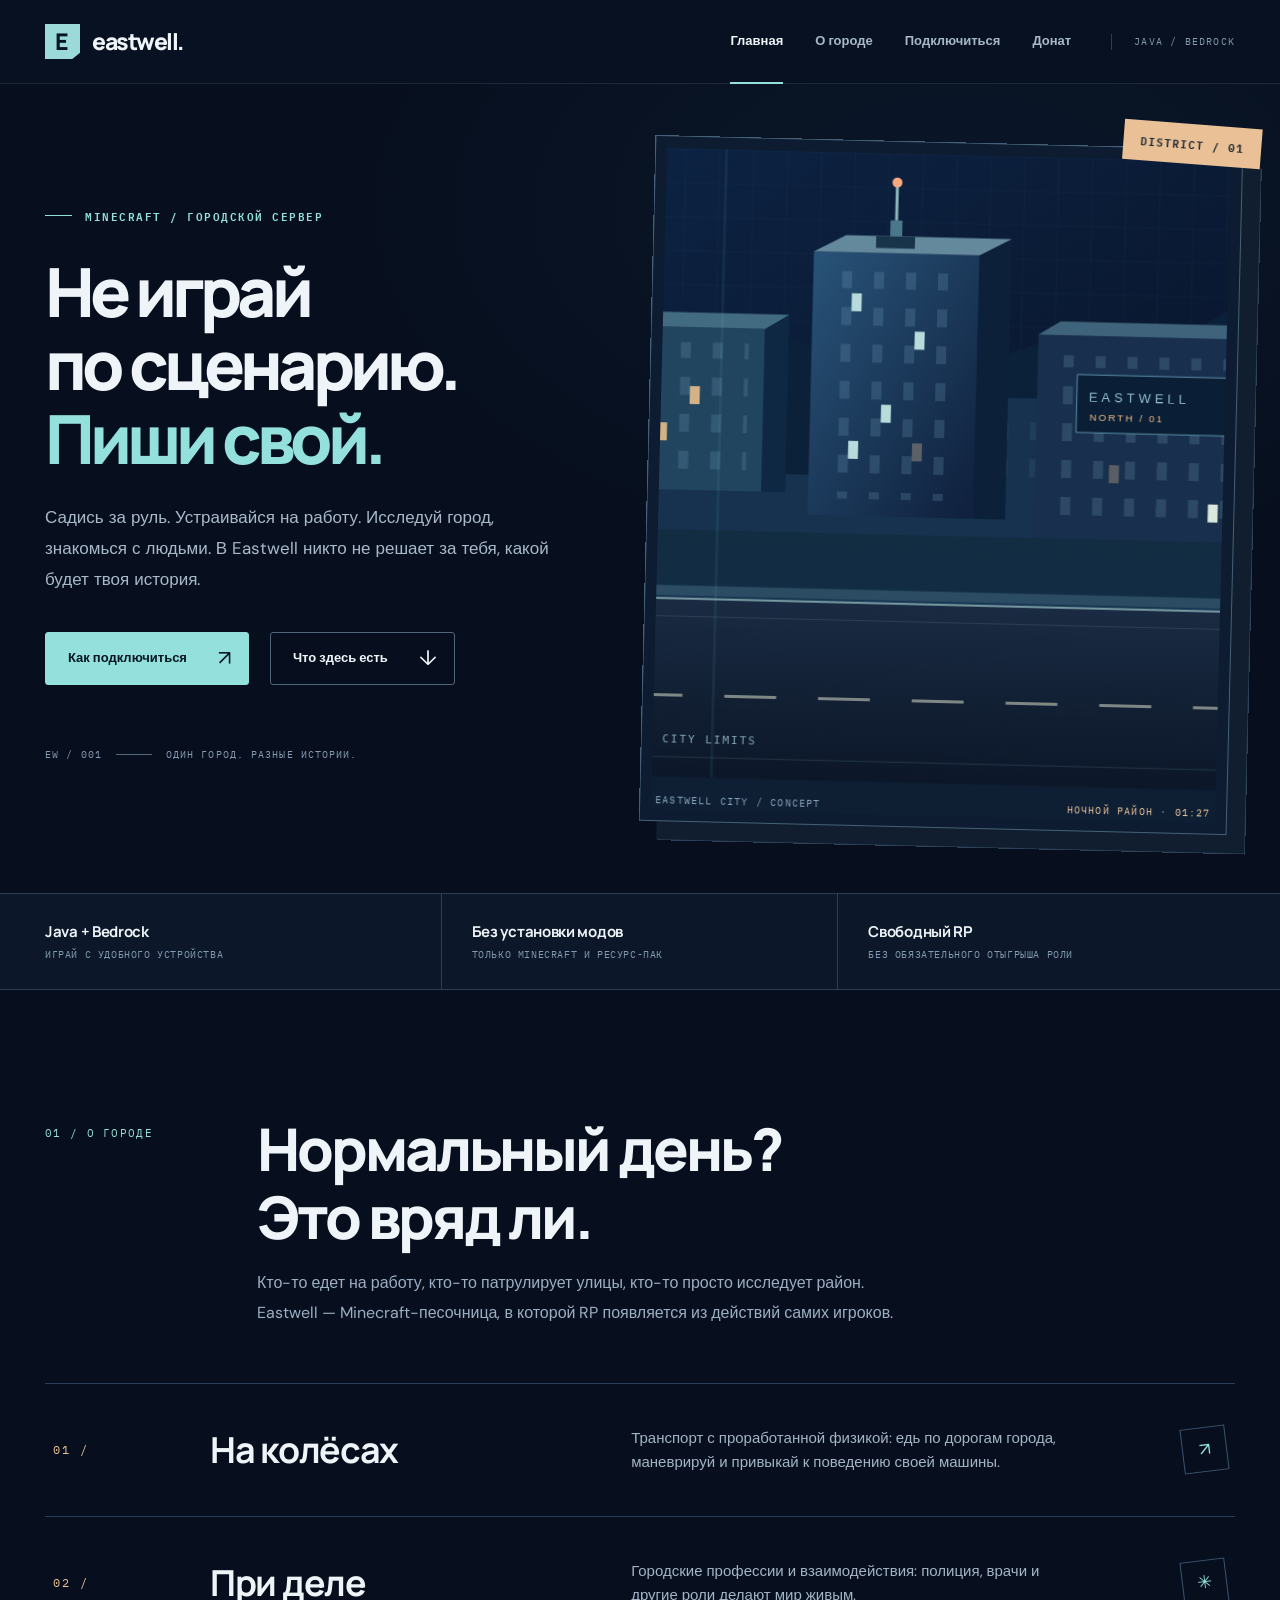
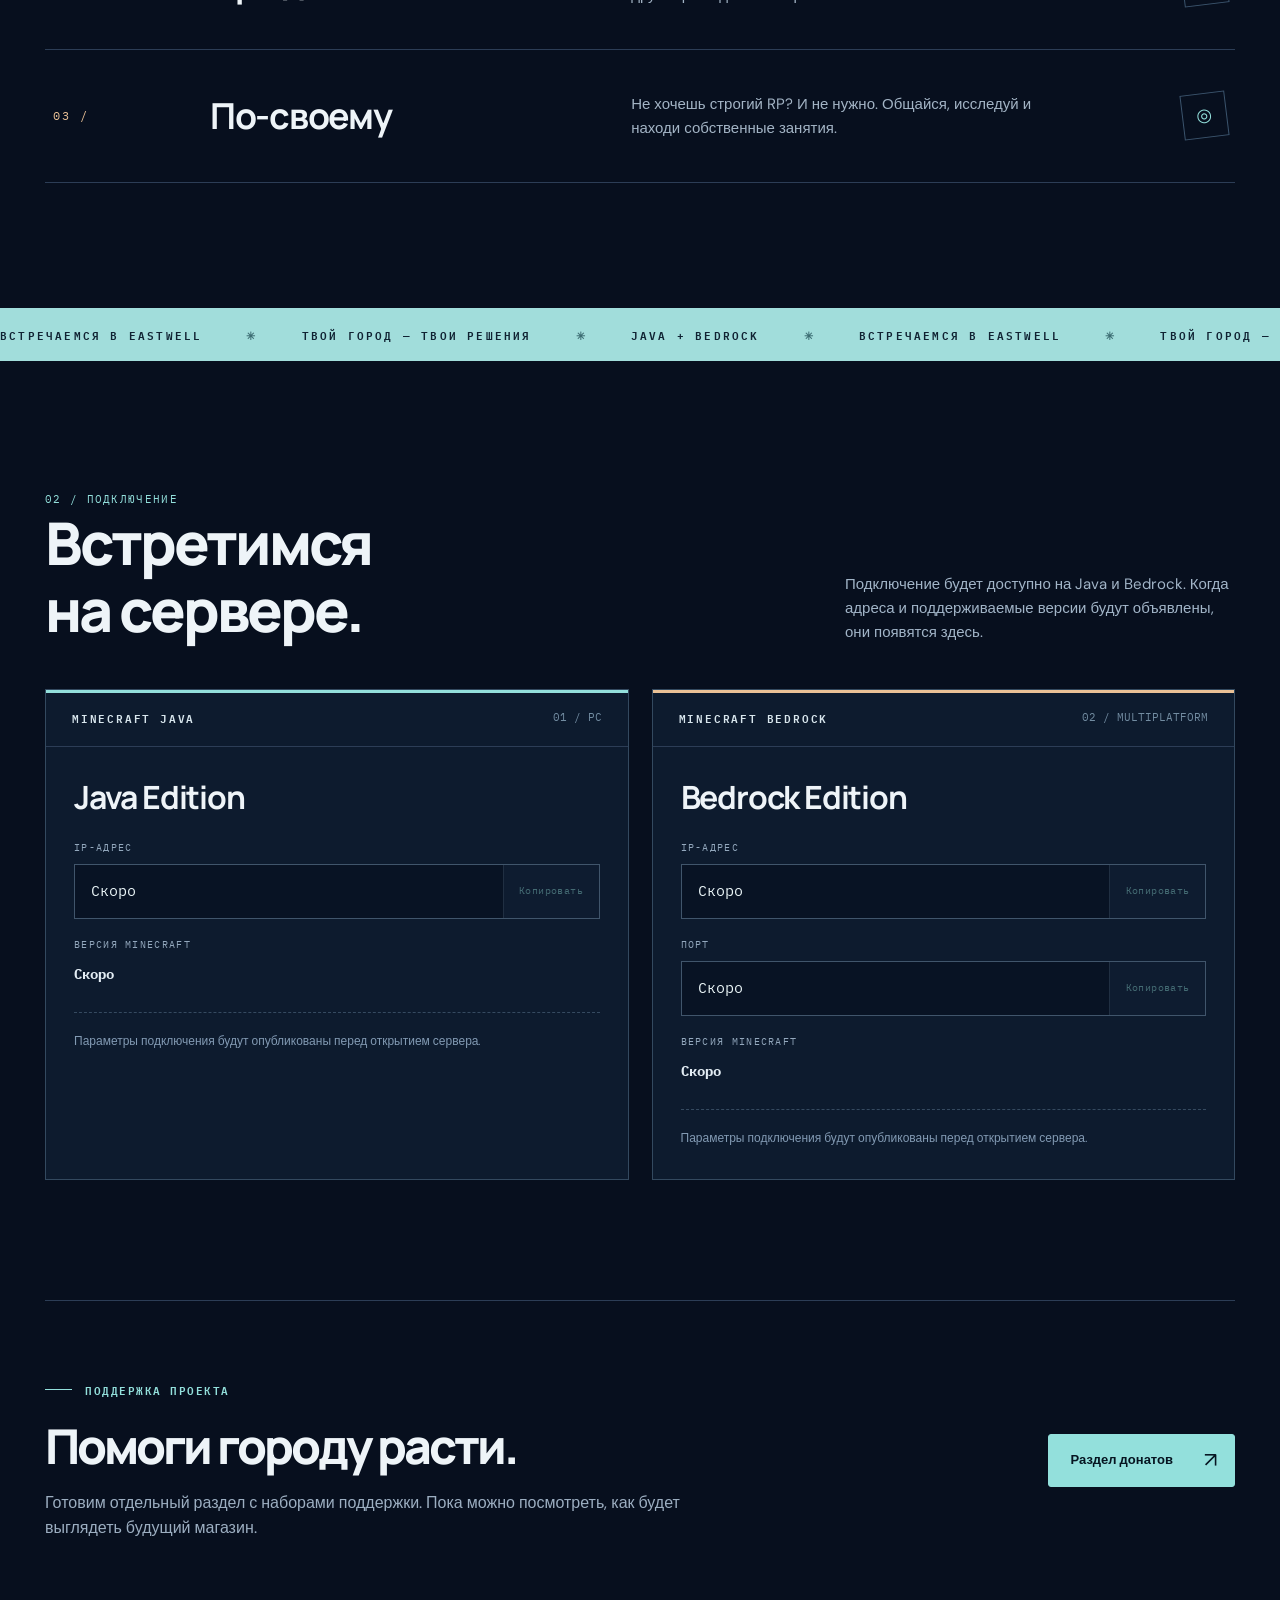
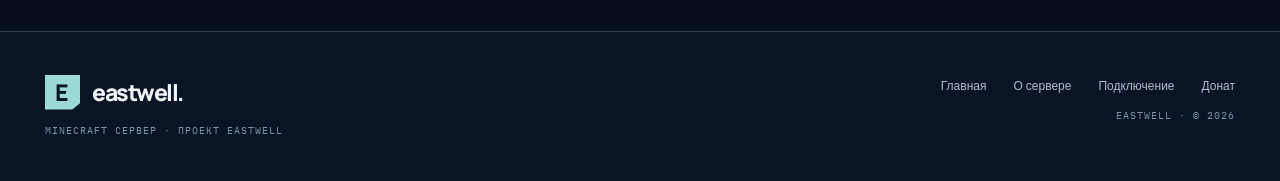
==== commit ac0c47c5: "Replace arbitrary map coordinate with an illustrative night district caption" ====
--- a/index.html
+++ b/index.html
@@ -20,7 +20,7 @@
 <div class="hero-actions"><a class="button" href="#connect">Как подключиться <span class="arrow" aria-hidden="true">↗</span></a><a class="button ghost" href="#about">Что здесь есть <span class="arrow" aria-hidden="true">↓</span></a></div>
 <div class="hero-small"><span>EW / 001</span><span class="dash"></span><span>Один город. Разные истории.</span></div>
 </div>
-<div class="city-frame"><div class="city-stamp" aria-hidden="true">DISTRICT / 01</div><img src="./assets/city.svg" width="800" height="630" alt="Стилизованный ночной район Eastwell с движущимся автомобилем"><div class="city-caption"><span>Eastwell city / concept</span><span>42° N · 01:27 AM</span></div></div>
+<div class="city-frame"><div class="city-stamp" aria-hidden="true">DISTRICT / 01</div><img src="./assets/city.svg" width="800" height="630" alt="Стилизованный ночной район Eastwell с движущимся автомобилем"><div class="city-caption"><span>Eastwell city / concept</span><span>Ночной район · 01:27</span></div></div>
 </div></section>
 <div class="status-strip"><div class="wrap strip-inner"><div class="strip-item"><b>Java + Bedrock</b><small>Играй с удобного устройства</small></div><div class="strip-item"><b>Без установки модов</b><small>Только Minecraft и ресурс-пак</small></div><div class="strip-item"><b>Свободный RP</b><small>Без обязательного отыгрыша роли</small></div></div></div>
 <section class="section wrap" id="about">
--- a/assets/style.css
+++ b/assets/style.css
@@ -28,7 +28,7 @@
 .hero-copy{padding:35px 0;position:relative;z-index:1}
 .eyebrow{display:flex;align-items:center;gap:13px;text-transform:uppercase;font-size:11px;font-weight:600;letter-spacing:1.5px;color:var(--aqua)}
 .eyebrow:before{content:"";display:inline-block;width:27px;height:1px;background:var(--aqua)}
-.hero-title{font-family:Manrope,sans-serif;font-weight:800;font-size:clamp(52px,6.2vw,91px);letter-spacing:-6px;line-height:1.085;margin:30px 0 26px}
+.hero-title{font-family:Manrope,sans-serif;font-weight:800;font-size:clamp(52px,5.3vw,79px);letter-spacing:-5px;line-height:1.085;margin:30px 0 26px}
 .hero-title em{font-style:normal;color:var(--aqua)}
 .hero-desc{max-width:510px;font-size:17px;color:#a9b9c9;line-height:1.85;margin:0}
 .hero-actions{display:flex;align-items:center;flex-wrap:wrap;gap:21px;margin-top:36px}
@@ -131,8 +131,9 @@
 .motion-ready [data-reveal][data-delay="1"]{transition-delay:.1s}
 .motion-ready [data-reveal][data-delay="2"]{transition-delay:.2s}
 .motion-ready [data-reveal][data-delay="3"]{transition-delay:.3s}
+@keyframes photoIn{from{opacity:0;transform:translateY(22px) rotate(3deg)}to{opacity:1;transform:rotate(1.4deg)}}
 @keyframes riseIn{from{opacity:0;transform:translateY(22px)}to{opacity:1;transform:translateY(0)}}
-@media(prefers-reduced-motion:no-preference){.hero-copy>*{animation:riseIn .75s both}.hero-copy>*:nth-child(2){animation-delay:.11s}.hero-copy>*:nth-child(3){animation-delay:.2s}.hero-copy>*:nth-child(4){animation-delay:.28s}.hero-copy>*:nth-child(5){animation-delay:.36s}.city-frame{animation:riseIn 1s .16s both}}
+@media(prefers-reduced-motion:no-preference){.hero-copy>*{animation:riseIn .75s both}.hero-copy>*:nth-child(2){animation-delay:.11s}.hero-copy>*:nth-child(3){animation-delay:.2s}.hero-copy>*:nth-child(4){animation-delay:.28s}.hero-copy>*:nth-child(5){animation-delay:.36s}.city-frame{animation:photoIn 1s .16s backwards}}
 @media(max-width:1050px){.nav{gap:20px}.nav-links{gap:17px}.nav-meta{display:none}.hero{gap:25px;min-height:580px}.hero-title{font-size:clamp(50px,6vw,74px);letter-spacing:-4.5px}.story-item{grid-template-columns:70px 1fr 1.1fr 35px;gap:17px}.section-intro{grid-template-columns:140px 1fr}}
 @media(max-width:760px){.wrap{width:calc(100% - 38px)}.nav{min-height:70px;justify-content:space-between}.menu-toggle{display:flex}.nav-links{display:none;position:absolute;top:69px;left:0;right:0;padding:14px 19px 22px;border-bottom:1px solid var(--line);background:#0b182a;flex-direction:column;align-items:stretch;gap:0;box-shadow:0 15px 25px #0006}.nav-links.open{display:flex}.nav-links a{padding:13px 8px;font-size:14px}.nav-links a[aria-current=page]:after{display:none}.hero{grid-template-columns:1fr;min-height:auto;gap:15px;padding-top:52px;padding-bottom:70px}.hero-copy{padding:0}.hero-title{font-size:clamp(52px,10vw,84px);line-height:1.08}.hero-desc{font-size:16px}.hero-small{margin-top:35px}.city-frame{max-width:570px;margin:28px 16px 5px 0}.status-strip .strip-inner{grid-template-columns:1fr}.strip-item{border-right:0;border-bottom:1px solid var(--line);padding:15px 0}.strip-item:last-child{border:0}.strip-item b{font-size:14px}.strip-item small{margin-top:0}.section{padding-block:78px}.section-intro{grid-template-columns:1fr;gap:12px;margin-bottom:33px}.section-intro h2{letter-spacing:-2px}.story-item{grid-template-columns:48px 1fr 34px;gap:12px;padding:25px 0}.story-item p{grid-column:2/3}.story-glyph{grid-column:3;grid-row:1/3;width:34px;height:34px}.story-item:hover{padding-left:6px;padding-right:6px}.story-item h3{font-size:25px}.connect{padding-block:80px}.connect-heading{display:block}.connect-heading p{margin-top:16px}.connect-grid{grid-template-columns:1fr;margin-top:30px}.closing{grid-template-columns:1fr;padding:65px 0}.closing .button{justify-self:start}.footer-inner{grid-template-columns:1fr;gap:25px}.footer-right{text-align:left}.footer-links{justify-content:flex-start;flex-wrap:wrap}.donate-head{grid-template-columns:1fr;padding:70px 0 45px;gap:23px}.donate-head h1{letter-spacing:-3px}.offer-list{grid-template-columns:1fr}.offer{min-height:235px}}
 @media(max-width:390px){.brand{font-size:21px}.hero-title{font-size:51px;letter-spacing:-3px}.hero-actions{align-items:stretch;gap:10px}.hero-actions .button{flex:1 0 100%}.city-stamp{right:-10px}.terminal-body{padding:25px 17px}.terminal-top{padding:15px 17px}.address-line code{font-size:13px}.copy-button{min-width:78px;padding:8px}.offer{grid-template-columns:54px 1fr;padding:20px}.offer-icon{width:50px;height:50px}.offer-text h3{font-size:23px}}
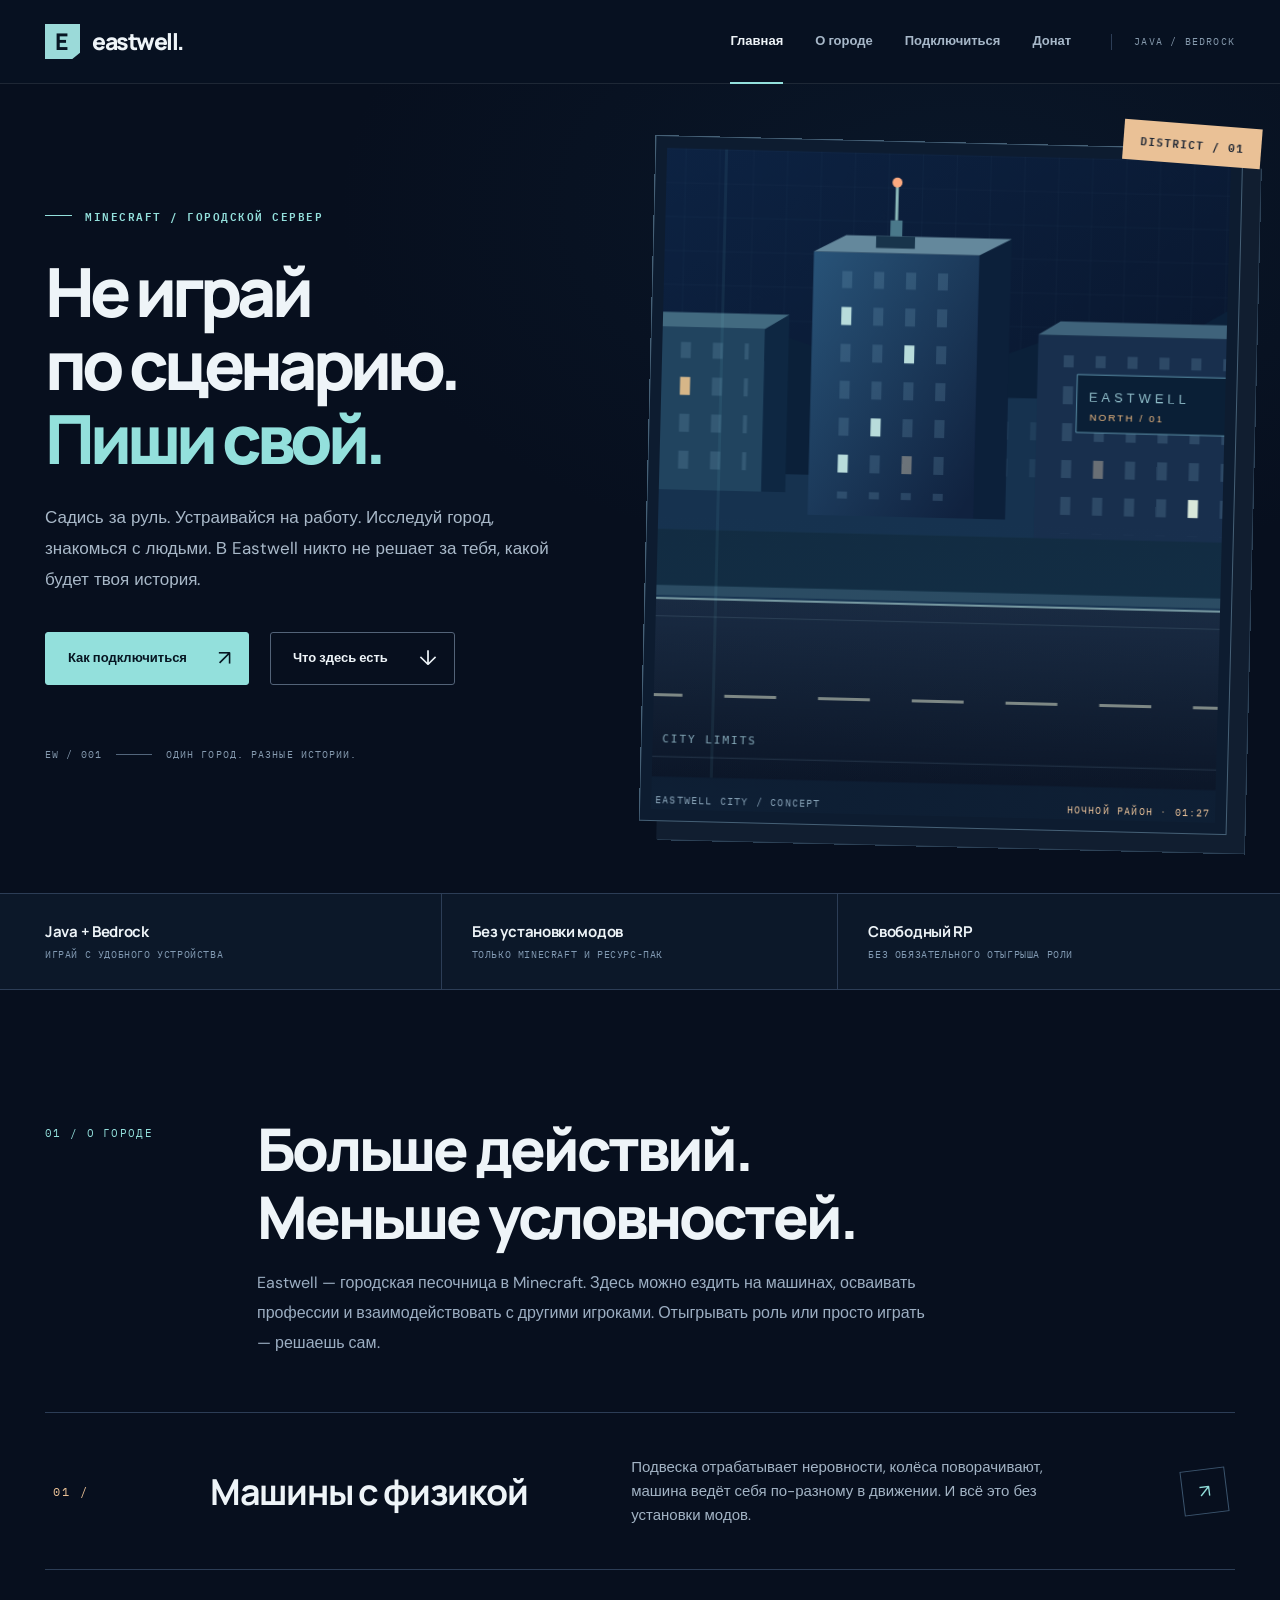
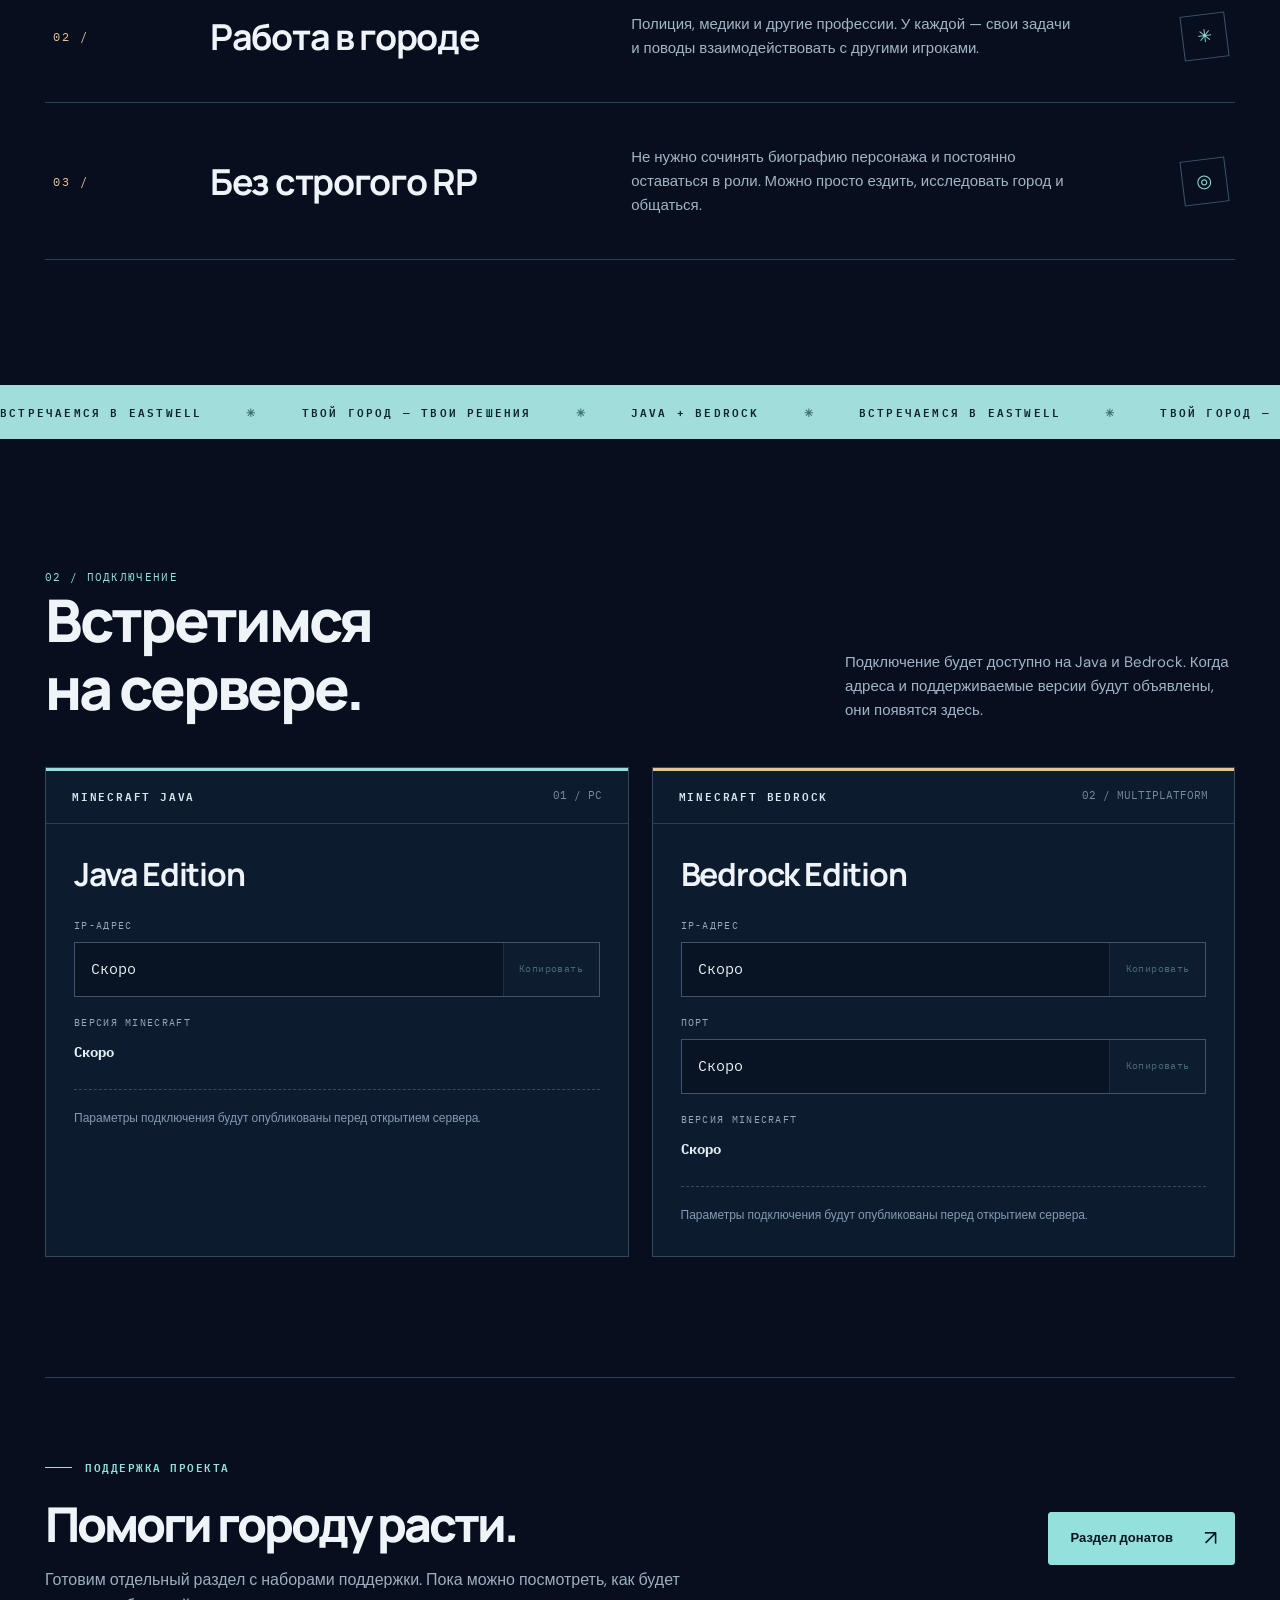
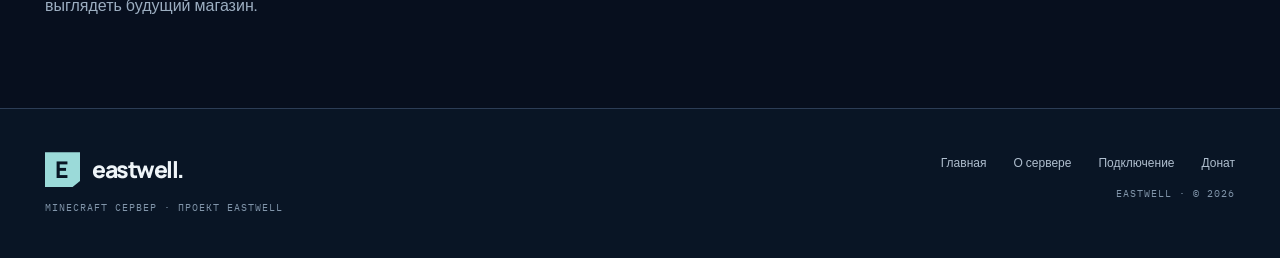
==== commit 16f345b9: "Rewrite Eastwell feature descriptions to be concrete and player-focused" ====
--- a/index.html
+++ b/index.html
@@ -24,11 +24,11 @@
 </div></section>
 <div class="status-strip"><div class="wrap strip-inner"><div class="strip-item"><b>Java + Bedrock</b><small>Играй с удобного устройства</small></div><div class="strip-item"><b>Без установки модов</b><small>Только Minecraft и ресурс-пак</small></div><div class="strip-item"><b>Свободный RP</b><small>Без обязательного отыгрыша роли</small></div></div></div>
 <section class="section wrap" id="about">
-<div class="section-intro" data-reveal><div class="section-index">01 / О городе</div><div><h2>Нормальный день?<br>Это вряд ли.</h2><p>Кто-то едет на работу, кто-то патрулирует улицы, кто-то просто исследует район. Eastwell — Minecraft-песочница, в которой RP появляется из действий самих игроков.</p></div></div>
+<div class="section-intro" data-reveal><div class="section-index">01 / О городе</div><div><h2>Больше действий.<br>Меньше условностей.</h2><p>Eastwell — городская песочница в Minecraft. Здесь можно ездить на машинах, осваивать профессии и взаимодействовать с другими игроками. Отыгрывать роль или просто играть — решаешь сам.</p></div></div>
 <div class="story-list">
-<article class="story-item" data-reveal data-delay="1"><span class="story-no">01 /</span><h3>На колёсах</h3><p>Транспорт с проработанной физикой: едь по дорогам города, маневрируй и привыкай к поведению своей машины.</p><span class="story-glyph" aria-hidden="true">↗</span></article>
-<article class="story-item" data-reveal data-delay="2"><span class="story-no">02 /</span><h3>При деле</h3><p>Городские профессии и взаимодействия: полиция, врачи и другие роли делают мир живым.</p><span class="story-glyph" aria-hidden="true">✳</span></article>
-<article class="story-item" data-reveal data-delay="3"><span class="story-no">03 /</span><h3>По-своему</h3><p>Не хочешь строгий RP? И не нужно. Общайся, исследуй и находи собственные занятия.</p><span class="story-glyph" aria-hidden="true">◎</span></article>
+<article class="story-item" data-reveal data-delay="1"><span class="story-no">01 /</span><h3>Машины с физикой</h3><p>Подвеска отрабатывает неровности, колёса поворачивают, машина ведёт себя по-разному в движении. И всё это без установки модов.</p><span class="story-glyph" aria-hidden="true">↗</span></article>
+<article class="story-item" data-reveal data-delay="2"><span class="story-no">02 /</span><h3>Работа в городе</h3><p>Полиция, медики и другие профессии. У каждой — свои задачи и поводы взаимодействовать с другими игроками.</p><span class="story-glyph" aria-hidden="true">✳</span></article>
+<article class="story-item" data-reveal data-delay="3"><span class="story-no">03 /</span><h3>Без строгого RP</h3><p>Не нужно сочинять биографию персонажа и постоянно оставаться в роли. Можно просто ездить, исследовать город и общаться.</p><span class="story-glyph" aria-hidden="true">◎</span></article>
 </div>
 </section>
 <div class="ticker" aria-hidden="true"><div class="ticker-track"><span>Встречаемся в Eastwell</span><span>✳</span><span>Твой город — твои решения</span><span>✳</span><span>Java + Bedrock</span><span>✳</span><span>Встречаемся в Eastwell</span><span>✳</span><span>Твой город — твои решения</span><span>✳</span><span>Java + Bedrock</span><span>✳</span></div></div>
